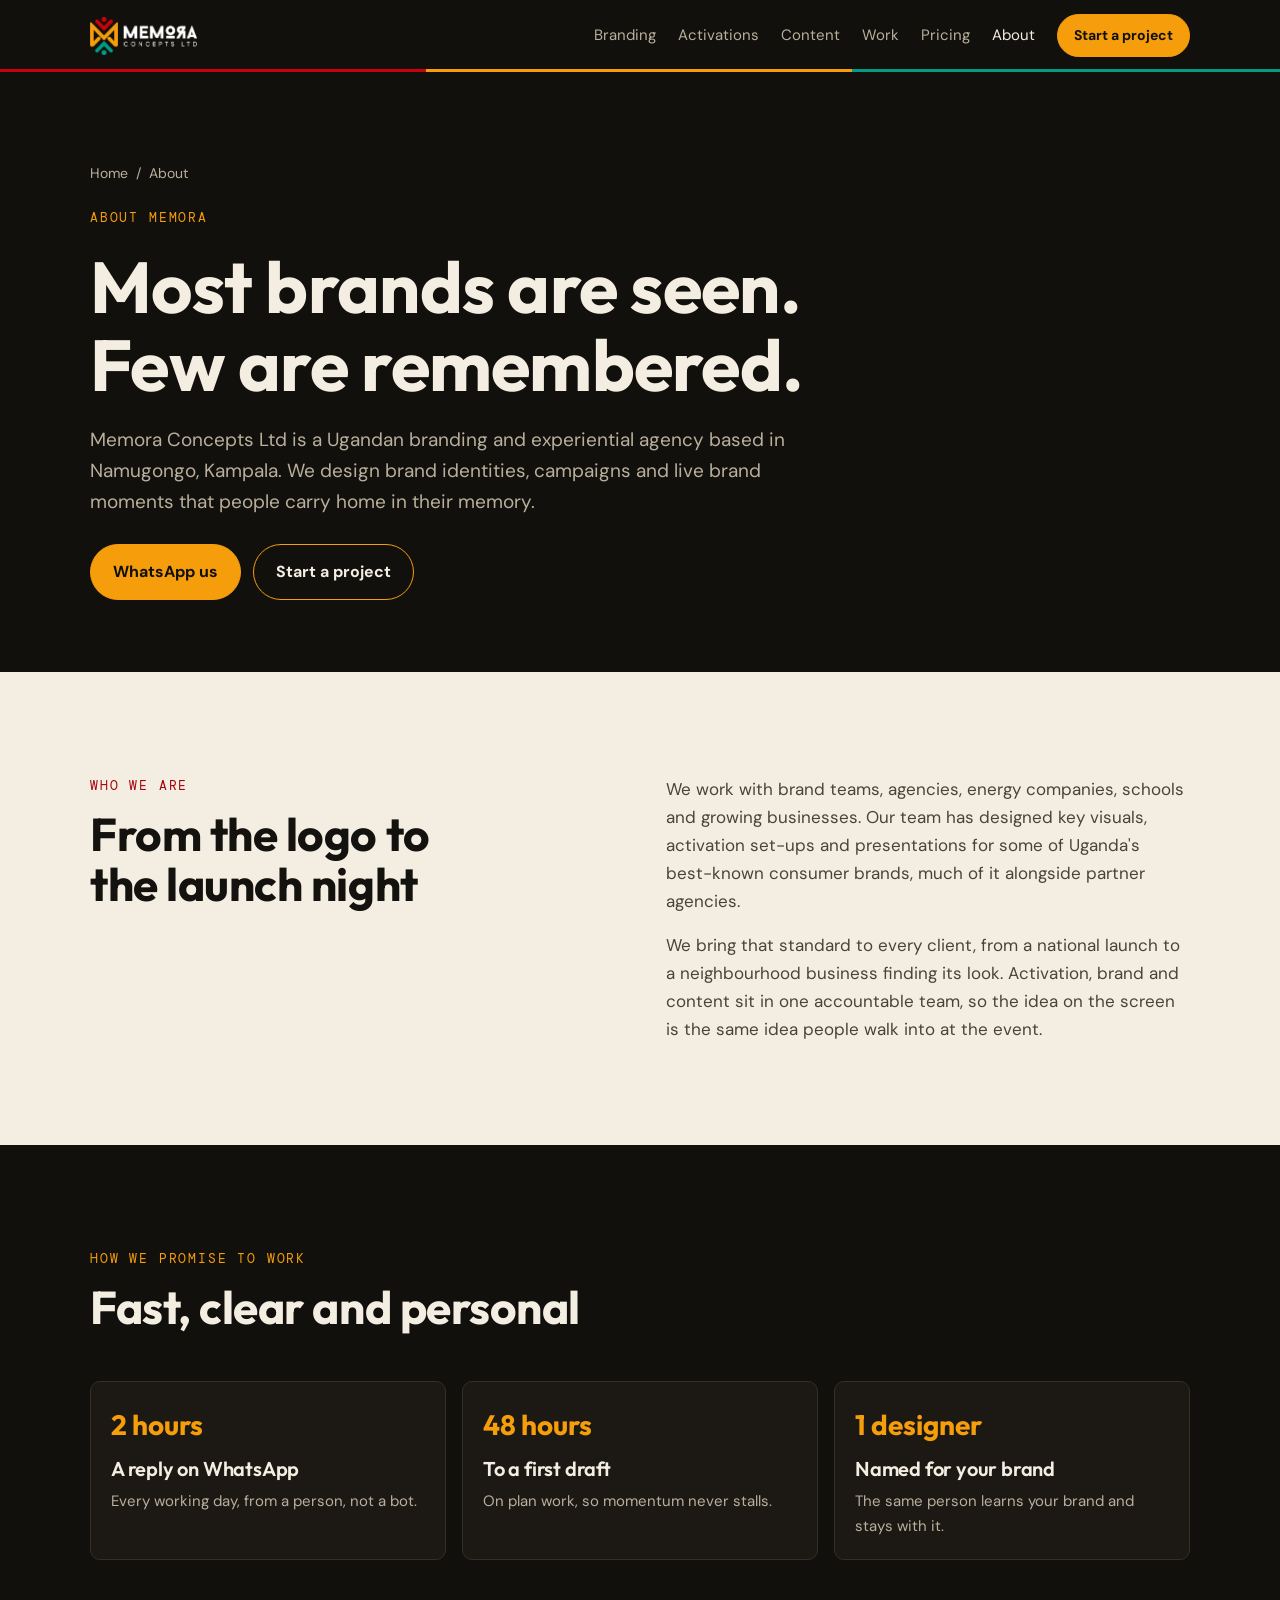
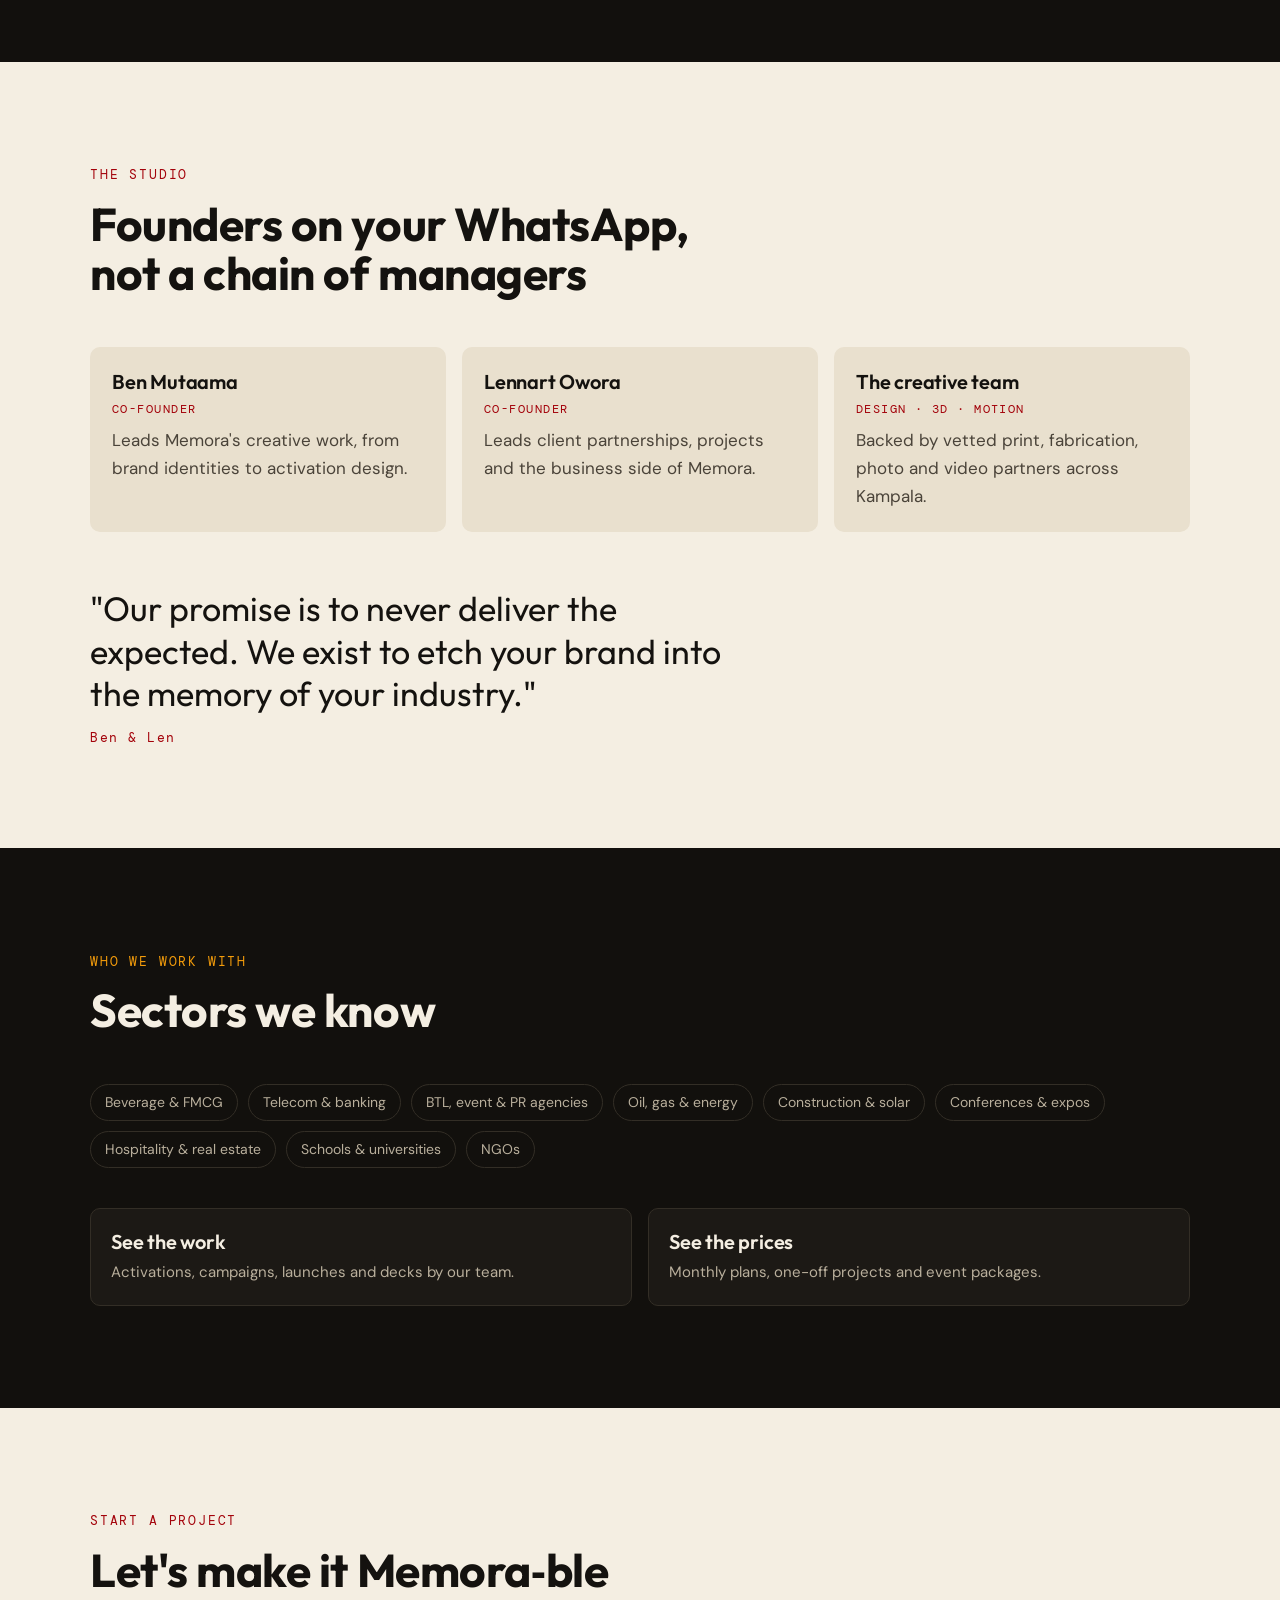
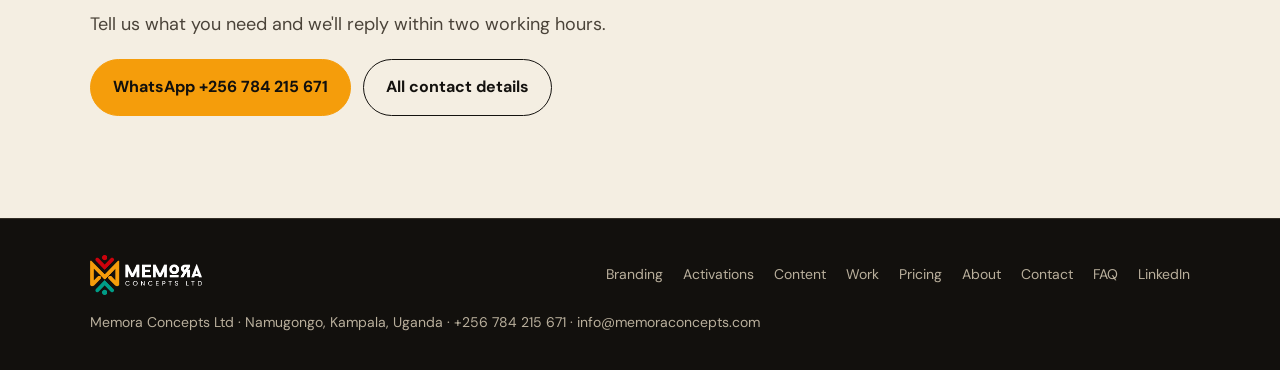
==== about/index.html @ 6418c77d "Add Work, Pricing, About and Contact pages - /work/: every project with full details, grouped by typ" ====
<!doctype html>
<html lang="en">
<head>
<meta charset="utf-8">
<meta name="viewport" content="width=device-width,initial-scale=1,viewport-fit=cover">
<title>About Memora Concepts | Branding &amp; Experiential Agency in Namugongo, Kampala</title>
<meta name="description" content="Memora Concepts Ltd is a Ugandan branding and experiential agency in Namugongo, Kampala, founded by Ben Mutaama and Lennart Owora. Built to be remembered.">
<link rel="canonical" href="https://memoraconcepts.com/about/">
<meta name="geo.region" content="UG-102">
<meta name="geo.placename" content="Namugongo, Kampala">
<meta property="og:site_name" content="Memora">
<meta property="og:locale" content="en_UG">
<meta property="og:type" content="website">
<meta property="og:title" content="About Memora">
<meta property="og:description" content="Memora Concepts Ltd is a Ugandan branding and experiential agency in Namugongo, Kampala, founded by Ben Mutaama and Lennart Owora. Built to be remembered.">
<meta property="og:url" content="https://memoraconcepts.com/about/">
<meta property="og:image" content="https://memoraconcepts.com/img/og.jpg">
<meta name="twitter:card" content="summary_large_image">
<meta name="theme-color" content="#12100D">
<link rel="icon" type="image/png" href="/img/favicon.png">
<link rel="preconnect" href="https://fonts.googleapis.com">
<link rel="preconnect" href="https://fonts.gstatic.com" crossorigin>
<link rel="stylesheet" href="https://fonts.googleapis.com/css2?family=Outfit:wght@500;600;700&family=DM+Sans:opsz,wght@9..40,400;9..40,500;9..40,700&family=DM+Mono:wght@400;500&display=swap">
<link rel="stylesheet" href="/css/page.css?v=4">
<script type="application/ld+json">{"@context": "https://schema.org", "@type": "AboutPage", "url": "https://memoraconcepts.com/about/", "name": "About Memora", "mainEntity": {"@type": "ProfessionalService", "@id": "https://memoraconcepts.com/#org", "name": "Memora Concepts Ltd", "url": "https://memoraconcepts.com/", "alternateName": ["Memora", "Memora Concepts"], "slogan": "Built to be remembered", "address": {"@type": "PostalAddress", "addressLocality": "Namugongo, Kampala", "addressCountry": "UG"}, "founder": [{"@type": "Person", "name": "Ben Mutaama"}, {"@type": "Person", "name": "Lennart Owora"}], "sameAs": ["https://www.linkedin.com/company/memora-concepts-ltd/"]}}</script>
<script type="application/ld+json">{"@context": "https://schema.org", "@type": "BreadcrumbList", "itemListElement": [{"@type": "ListItem", "position": 1, "name": "Home", "item": "https://memoraconcepts.com/"}, {"@type": "ListItem", "position": 2, "name": "About", "item": "https://memoraconcepts.com/about/"}]}</script>
</head>
<body>
<header class="top"><div class="wrap">
  <a href="/" aria-label="Memora home"><img src="/img/logo_colour.png" alt="Memora Concepts Ltd" width="884" height="315"></a>
  <a class="btn btn-gold mob-cta" href="/contact/">Start a project</a>
  <nav aria-label="Main"><a href="/branding/">Branding</a><a href="/activations/">Activations</a><a href="/content/">Content</a><a href="/work/">Work</a><a href="/pricing/">Pricing</a><a href="/about/" aria-current="page">About</a><a class="btn btn-gold" href="/contact/">Start a project</a></nav>
</div></header>
<main>
  <section class="hero hero-plain">
    <div class="wrap">
      <nav class="crumbs" aria-label="Breadcrumb"><a href="/">Home</a><span aria-hidden="true">/</span><span>About</span></nav>
      <div class="hero-copy">
        <p class="eyebrow">About Memora</p>
        <h1>Most brands are seen. Few are remembered.</h1>
        <p class="sub">Memora Concepts Ltd is a Ugandan branding and experiential agency based in Namugongo, Kampala. We design brand identities, campaigns and live brand moments that people carry home in their memory.</p>
        <div class="cta-row"><a class="btn btn-gold" href="https://wa.me/256784215671">WhatsApp us</a><a class="btn btn-ghost" href="/contact/">Start a project</a></div>
      </div>
    </div>
  </section>
  <section class="paper">
    <div class="wrap cols">
      <div class="sec-head" style="margin-bottom:0"><p class="eyebrow">Who we are</p><h2>From the logo to the launch night</h2></div>
      <div class="prose">
        <p>We work with brand teams, agencies, energy companies, schools and growing businesses. Our team has designed key visuals, activation set-ups and presentations for some of Uganda's best-known consumer brands, much of it alongside partner agencies.</p>
        <p>We bring that standard to every client, from a national launch to a neighbourhood business finding its look. Activation, brand and content sit in one accountable team, so the idea on the screen is the same idea people walk into at the event.</p>
      </div>
    </div>
  </section>
  <section>
    <div class="wrap">
      <div class="sec-head"><p class="eyebrow">How we promise to work</p><h2>Fast, clear and personal</h2></div>
      <ol class="steps steps-3">
        <li><span class="n">2 hours</span><h3>A reply on WhatsApp</h3><span>Every working day, from a person, not a bot.</span></li>
        <li><span class="n">48 hours</span><h3>To a first draft</h3><span>On plan work, so momentum never stalls.</span></li>
        <li><span class="n">1 designer</span><h3>Named for your brand</h3><span>The same person learns your brand and stays with it.</span></li>
      </ol>
    </div>
  </section>
  <section class="paper">
    <div class="wrap">
      <div class="sec-head"><p class="eyebrow">The studio</p><h2>Founders on your WhatsApp, not a chain of managers</h2></div>
      <div class="people">
        <div class="person"><h3>Ben Mutaama</h3><p class="role">Co-founder</p><p>Leads Memora's creative work, from brand identities to activation design.</p></div>
        <div class="person"><h3>Lennart Owora</h3><p class="role">Co-founder</p><p>Leads client partnerships, projects and the business side of Memora.</p></div>
        <div class="person"><h3>The creative team</h3><p class="role">Design · 3D · motion</p><p>Backed by vetted print, fabrication, photo and video partners across Kampala.</p></div>
      </div>
      <blockquote class="quote">"Our promise is to never deliver the expected. We exist to etch your brand into the memory of your industry."<cite>Ben &amp; Len</cite></blockquote>
    </div>
  </section>
  <section>
    <div class="wrap">
      <div class="sec-head"><p class="eyebrow">Who we work with</p><h2>Sectors we know</h2></div>
      <div class="tags tags-dark"><span>Beverage &amp; FMCG</span><span>Telecom &amp; banking</span><span>BTL, event &amp; PR agencies</span><span>Oil, gas &amp; energy</span><span>Construction &amp; solar</span><span>Conferences &amp; expos</span><span>Hospitality &amp; real estate</span><span>Schools &amp; universities</span><span>NGOs</span></div>
      <div class="related" style="margin-top:40px">
        <a href="/work/"><h3>See the work</h3><span>Activations, campaigns, launches and decks by our team.</span></a>
        <a href="/pricing/"><h3>See the prices</h3><span>Monthly plans, one-off projects and event packages.</span></a>
      </div>
    </div>
  </section>
  <section class="paper">
    <div class="wrap contact-band">
      <div class="sec-head" style="margin-bottom:0">
        <p class="eyebrow">Start a project</p>
        <h2>Let's make it Memora&#8209;ble</h2>
        <p class="lede">Tell us what you need and we&#x27;ll reply within two working hours.</p>
        <div class="cta-row"><a class="btn btn-gold" href="https://wa.me/256784215671">WhatsApp +256 784 215 671</a><a class="btn btn-ghost" href="/contact/">All contact details</a></div>
      </div>
    </div>
  </section>
</main>
<footer><div class="wrap">
  <a href="/"><img src="/img/logo_colour.png" alt="Memora Concepts Ltd" width="884" height="315"></a>
  <nav aria-label="Site"><a href="/branding/">Branding</a><a href="/activations/">Activations</a><a href="/content/">Content</a><a href="/work/">Work</a><a href="/pricing/">Pricing</a><a href="/about/">About</a><a href="/contact/">Contact</a><a href="/#faq">FAQ</a><a href="https://www.linkedin.com/company/memora-concepts-ltd/" target="_blank" rel="noopener">LinkedIn</a></nav>
  <span>Memora Concepts Ltd · Namugongo, Kampala, Uganda · +256 784 215 671 · info@memoraconcepts.com</span>
</div></footer>
</body>
</html>
---- css/page.css ----
/* Shared styles for Memora service pages. Same brand system as the home page:
   warm black "stage" with cream "paper" sections, logo red / orange / teal accents. */
:root{
  --stage:#12100D; --stage-2:#1C1915; --line-d:#332E26;
  --paper:#F4EEE2; --paper-2:#E9E0CE; --line-l:#D5C9B2;
  --ink:#14120F; --ink-2:#4A4339; --bone:#F4EEE2; --bone-2:#B9AF9C;
  --gold:#F59D0B; --red:#CB020C; --teal:#009C86; --teal-l:#19B39B; --gold-deep:#A3020A;
  --display:'Outfit','Avenir Next','Segoe UI',Arial,sans-serif;
  --body:'DM Sans','Segoe UI',Helvetica,Arial,sans-serif;
  --mono:'DM Mono',ui-monospace,'SFMono-Regular',Consolas,monospace;
  --gut:clamp(16px,4vw,40px);
  color-scheme:dark;
}
*{box-sizing:border-box}
[hidden]{display:none!important}
body{margin:0;background:var(--stage);color:var(--bone);font-family:var(--body);font-size:17px;line-height:1.65;-webkit-font-smoothing:antialiased}
img{max-width:100%;display:block;height:auto}
a{color:inherit}
:focus-visible{outline:2px solid var(--gold);outline-offset:3px;border-radius:4px}
.wrap{max-width:1180px;margin-inline:auto;padding-inline:var(--gut)}
.eyebrow{font-family:var(--mono);font-size:13px;letter-spacing:.14em;text-transform:uppercase;color:var(--gold);margin:0}
.paper .eyebrow{color:var(--gold-deep)}
h1,h2,h3{font-family:var(--display);line-height:1.08;margin:0;text-wrap:balance;letter-spacing:-.01em}
h1{font-size:clamp(38px,6vw,72px);font-weight:700}
h2{font-size:clamp(28px,4vw,46px);font-weight:700}
h3{font-size:20px;font-weight:600;line-height:1.25}
p{margin:0}
section{padding-block:clamp(56px,8vw,104px)}
.paper{background:var(--paper);color:var(--ink)}
.btn{display:inline-flex;align-items:center;gap:10px;font-weight:700;font-size:16px;padding:14px 22px;border-radius:999px;text-decoration:none;border:1.5px solid var(--gold)}
.btn-gold{background:var(--gold);color:var(--stage)}
.btn-gold:hover{background:#FFB233}
.btn-ghost{background:transparent;color:var(--bone)}
.paper .btn-ghost{color:var(--ink);border-color:var(--ink)}

.top{position:sticky;top:env(safe-area-inset-top,0px);z-index:20;background:rgba(18,16,13,.94);border-bottom:1px solid var(--line-d)}
.top::after{content:"";position:absolute;left:0;right:0;bottom:-1px;height:3px;background:linear-gradient(90deg,var(--red) 0 33.3%,var(--gold) 33.3% 66.6%,var(--teal) 66.6% 100%)}
.top .wrap{display:flex;align-items:center;justify-content:space-between;gap:20px;padding-block:14px}
.top img{height:38px;width:auto}
.top nav{display:flex;gap:22px;align-items:center;flex-wrap:wrap}
.top nav a{text-decoration:none;font-size:15px;color:var(--bone-2)}
.top nav a:hover,.top nav a[aria-current]{color:var(--bone)}
.top nav .btn{padding:9px 16px;font-size:14px;color:var(--stage)}
.top .mob-cta{display:none;padding:9px 16px;font-size:14px;color:var(--stage)}
@media (max-width:720px){
  .top .wrap{flex-wrap:wrap;row-gap:10px}
  .top nav{order:3;width:100%;flex-wrap:nowrap;overflow-x:auto;gap:18px;padding-bottom:4px;scrollbar-width:none;-webkit-overflow-scrolling:touch}
  .top nav::-webkit-scrollbar{display:none}
  .top nav a{white-space:nowrap;font-size:15px}
  .top nav .btn{display:none}
  .top .mob-cta{display:inline-flex}
}

.crumbs{font-size:14px;color:var(--bone-2);display:flex;gap:8px;flex-wrap:wrap;margin-bottom:22px}
.crumbs a{text-decoration:none}
.crumbs a:hover{color:var(--bone)}
.hero{padding-block:clamp(48px,7vw,96px) clamp(40px,6vw,72px)}
.hero-grid{display:grid;grid-template-columns:minmax(0,1.15fr) minmax(0,.85fr);gap:clamp(28px,5vw,64px);align-items:center}
@media (max-width:860px){.hero-grid{grid-template-columns:minmax(0,1fr)}}
.hero-copy{display:flex;flex-direction:column;gap:20px;min-width:0}
.hero-copy .sub{font-size:19px;color:var(--bone-2);max-width:58ch}
.cta-row{display:flex;flex-wrap:wrap;gap:12px;margin-top:6px}
.hero figure{margin:0;border-radius:10px;overflow:hidden;border:1px solid var(--line-d)}
.hero figcaption{font-size:13px;color:var(--bone-2);padding:10px 14px;background:var(--stage-2)}

.cols{display:grid;grid-template-columns:repeat(2,minmax(0,1fr));gap:clamp(24px,4vw,56px)}
@media (max-width:760px){.cols{grid-template-columns:minmax(0,1fr)}}
.sec-head{display:flex;flex-direction:column;gap:14px;margin-bottom:clamp(28px,4vw,48px);max-width:820px}
.sec-head .lede{font-size:18px;color:var(--ink-2);max-width:62ch}
.stage .sec-head .lede,section:not(.paper) .sec-head .lede{color:var(--bone-2)}
.list{list-style:none;margin:0;padding:0;display:grid;grid-template-columns:repeat(2,minmax(0,1fr));gap:10px 32px}
@media (max-width:640px){.list{grid-template-columns:minmax(0,1fr)}}
.list li{padding-left:18px;position:relative}
.list li::before{content:"";position:absolute;left:0;top:.72em;width:8px;height:2px;background:var(--gold-deep)}
section:not(.paper) .list li::before{background:var(--gold)}
.prose{display:flex;flex-direction:column;gap:16px;max-width:66ch}
.paper .prose{color:var(--ink-2)}
.steps{list-style:none;margin:0;padding:0;display:grid;grid-template-columns:repeat(auto-fit,minmax(190px,1fr));gap:16px}
.steps li{border:1px solid var(--line-d);border-radius:10px;padding:20px;display:flex;flex-direction:column;gap:8px;background:var(--stage-2)}
.steps .n{font-family:var(--mono);font-size:13px;color:var(--gold)}
.steps span:not(.n){color:var(--bone-2);font-size:15px}
.tags{display:flex;flex-wrap:wrap;gap:10px}
.tags span{border:1px solid var(--line-l);border-radius:999px;padding:6px 14px;font-size:14px;color:var(--ink-2)}
.price{font-family:var(--mono);font-size:14px;color:var(--gold-deep)}
.offer{border:1.5px solid var(--gold);border-radius:10px;padding:clamp(20px,3vw,32px);display:flex;flex-wrap:wrap;gap:16px 32px;align-items:center;justify-content:space-between;margin-top:32px}
.offer p{max-width:60ch}
.faq{display:flex;flex-direction:column;border-top:1px solid var(--line-l);max-width:860px}
.faq details{border-bottom:1px solid var(--line-l);padding-block:16px}
.faq summary{cursor:pointer;font-family:var(--display);font-weight:600;font-size:19px;list-style:none;display:flex;justify-content:space-between;gap:16px}
.faq summary::-webkit-details-marker{display:none}
.faq summary::after{content:"+";color:var(--gold-deep);font-size:24px;line-height:1}
.faq details[open] summary::after{content:"–"}
.faq details p{margin-top:10px;color:var(--ink-2);max-width:66ch}
.related{display:grid;grid-template-columns:repeat(auto-fit,minmax(240px,1fr));gap:16px}
.related a{display:flex;flex-direction:column;gap:6px;text-decoration:none;border:1px solid var(--line-d);border-radius:10px;padding:20px;background:var(--stage-2)}
.related a:hover{border-color:var(--gold)}
.related span{color:var(--bone-2);font-size:15px}
.credit{font-size:14px;color:var(--bone-2);border-left:2px solid var(--gold);padding-left:14px;max-width:80ch;margin-top:24px}
.contact-band{display:flex;flex-wrap:wrap;gap:20px 40px;align-items:flex-end;justify-content:space-between}
.contact-band dl{display:grid;grid-template-columns:auto minmax(0,1fr);gap:6px 18px;margin:0;font-size:16px}
.contact-band dt{font-family:var(--mono);font-size:12px;letter-spacing:.12em;text-transform:uppercase;color:var(--gold-deep);padding-top:4px}
.contact-band dd{margin:0}
footer{border-top:1px solid var(--line-d);padding-block:36px}
footer .wrap{display:flex;flex-wrap:wrap;gap:16px 28px;justify-content:space-between;align-items:center;color:var(--bone-2);font-size:14px}
footer nav{display:flex;flex-wrap:wrap;gap:8px 20px}
footer a{text-decoration:none}
footer a:hover{color:var(--bone)}
footer img{height:40px;width:auto}
html{-webkit-text-size-adjust:100%}
section,[id]{scroll-margin-top:84px}
a,button,summary{-webkit-tap-highlight-color:transparent;touch-action:manipulation}
.top{background:var(--stage)}

/* ---- Phase 1 pages: work, pricing, about, contact ---- */
.hero-plain .hero-copy{max-width:900px}
.credit-paper{color:var(--ink-2);margin:0 0 clamp(32px,5vw,56px)}
.work-group{display:flex;flex-direction:column;gap:24px}
.work-group + .work-group{margin-top:clamp(48px,7vw,88px)}
.work-group h2{border-bottom:2px solid var(--ink);padding-bottom:14px}
.work-list{display:flex;flex-direction:column;gap:clamp(32px,5vw,56px)}
.work-item{display:grid;grid-template-columns:minmax(0,1.2fr) minmax(0,1fr);gap:clamp(20px,4vw,48px);align-items:center}
@media (max-width:760px){.work-item{grid-template-columns:minmax(0,1fr)}}
.work-item figure{margin:0;border-radius:10px;overflow:hidden;background:var(--paper-2)}
.work-item img{width:100%;height:auto}
.work-copy{display:flex;flex-direction:column;gap:10px;min-width:0}
.work-copy h3{font-size:clamp(24px,3vw,32px)}
.work-s{font-weight:700;color:var(--ink)}
.work-copy p{color:var(--ink-2)}
.work-copy dl{display:grid;grid-template-columns:auto minmax(0,1fr);gap:4px 16px;margin:6px 0 0;font-size:15px}
.work-copy dt{font-family:var(--mono);font-size:12px;letter-spacing:.12em;text-transform:uppercase;color:var(--gold-deep);padding-top:3px}
.work-copy dd{margin:0;color:var(--ink-2)}
.plans{display:grid;grid-template-columns:repeat(3,minmax(0,1fr));gap:16px}
@media (max-width:860px){.plans{grid-template-columns:minmax(0,1fr)}}
.plan{border:1px solid var(--line-l);border-radius:12px;padding:clamp(20px,3vw,28px);display:flex;flex-direction:column;gap:14px;background:var(--paper)}
.plan-mid{background:var(--ink);color:var(--bone);border-color:var(--ink)}
.plan-mid .eyebrow{color:var(--gold)}
.plan-mid .plan-for,.plan-mid .list{color:var(--bone-2)}
.plan-mid .list li::before{background:var(--gold)}
.plan-price{font-family:var(--display);font-size:clamp(32px,4vw,42px);font-weight:700;line-height:1;font-variant-numeric:tabular-nums}
.plan-price span{font-size:16px;font-weight:600;vertical-align:top;margin-right:2px}
.plan-price small{display:block;font-family:var(--body);font-size:14px;font-weight:500;margin-top:8px;opacity:.75}
.plan-for{color:var(--ink-2)}
.list-1{grid-template-columns:minmax(0,1fr)!important}
.tbl-wrap{overflow-x:auto;border:1px solid var(--line-d);border-radius:10px}
.price-table{width:100%;border-collapse:collapse;font-size:16px}
.price-table th,.price-table td{padding:14px 18px;border-bottom:1px solid var(--line-d);text-align:left}
.price-table tr:last-child th,.price-table tr:last-child td{border-bottom:0}
.price-table th{font-weight:500;color:var(--bone)}
.price-table td{font-family:var(--mono);font-size:14px;color:var(--gold);white-space:nowrap;text-align:right;font-variant-numeric:tabular-nums}
.note{margin-top:16px;font-size:14px;color:var(--bone-2);max-width:70ch}
.steps-3{grid-template-columns:repeat(3,minmax(0,1fr))}
@media (max-width:760px){.steps-3{grid-template-columns:minmax(0,1fr)}}
.steps-3 .n{font-family:var(--display);font-size:28px;font-weight:700;color:var(--gold);letter-spacing:0}
.people{display:grid;grid-template-columns:repeat(3,minmax(0,1fr));gap:16px}
@media (max-width:760px){.people{grid-template-columns:minmax(0,1fr)}}
.person{background:var(--paper-2);border-radius:10px;padding:22px;display:flex;flex-direction:column;gap:6px}
.person .role{font-family:var(--mono);font-size:12px;letter-spacing:.12em;text-transform:uppercase;color:var(--gold-deep)}
.person p:not(.role){color:var(--ink-2)}
.quote{margin:clamp(32px,5vw,56px) 0 0;font-family:var(--display);font-size:clamp(22px,3vw,34px);line-height:1.25;max-width:30ch}
.quote cite{display:block;margin-top:14px;font-family:var(--mono);font-style:normal;font-size:13px;letter-spacing:.12em;color:var(--gold-deep)}
.tags-dark span{border-color:var(--line-d);color:var(--bone-2)}
.contact-grid{display:grid;grid-template-columns:minmax(0,1.2fr) minmax(0,1fr);gap:clamp(24px,4vw,48px);align-items:start}
@media (max-width:860px){.contact-grid{grid-template-columns:minmax(0,1fr)}}
.enq{display:flex;flex-direction:column;gap:14px}
.enq h2{font-size:clamp(26px,3vw,34px)}
.enq .lede{color:var(--ink-2)}
.enq label{display:flex;flex-direction:column;gap:6px;font-size:14px;font-weight:600;color:var(--ink)}
.enq input,.enq select,.enq textarea{font:inherit;font-size:16px;color:var(--ink);background:#FBF8F1;border:1px solid var(--line-l);border-radius:8px;padding:12px 14px;width:100%}
.enq input:focus-visible,.enq select:focus-visible,.enq textarea:focus-visible{outline:2px solid var(--gold-deep);outline-offset:1px}
.enq button{align-self:flex-start;cursor:pointer;font:inherit;font-weight:700}
.enq .err{color:var(--gold-deep);font-weight:600}
#f-out{display:flex;flex-direction:column;gap:10px;align-items:flex-start}
#f-out[hidden]{display:none}
.contact-card{background:var(--ink);color:var(--bone);border-radius:12px;padding:clamp(22px,3vw,32px);display:flex;flex-direction:column;gap:20px}
.contact-card .k{font-family:var(--mono);font-size:12px;letter-spacing:.12em;text-transform:uppercase;color:var(--gold)}
.contact-card .v{font-size:18px;margin-top:4px}
.contact-card .v a{text-decoration:none}
.contact-card .v a:hover{color:var(--gold)}
.contact-card .s{font-size:14px;color:var(--bone-2);margin-top:4px}
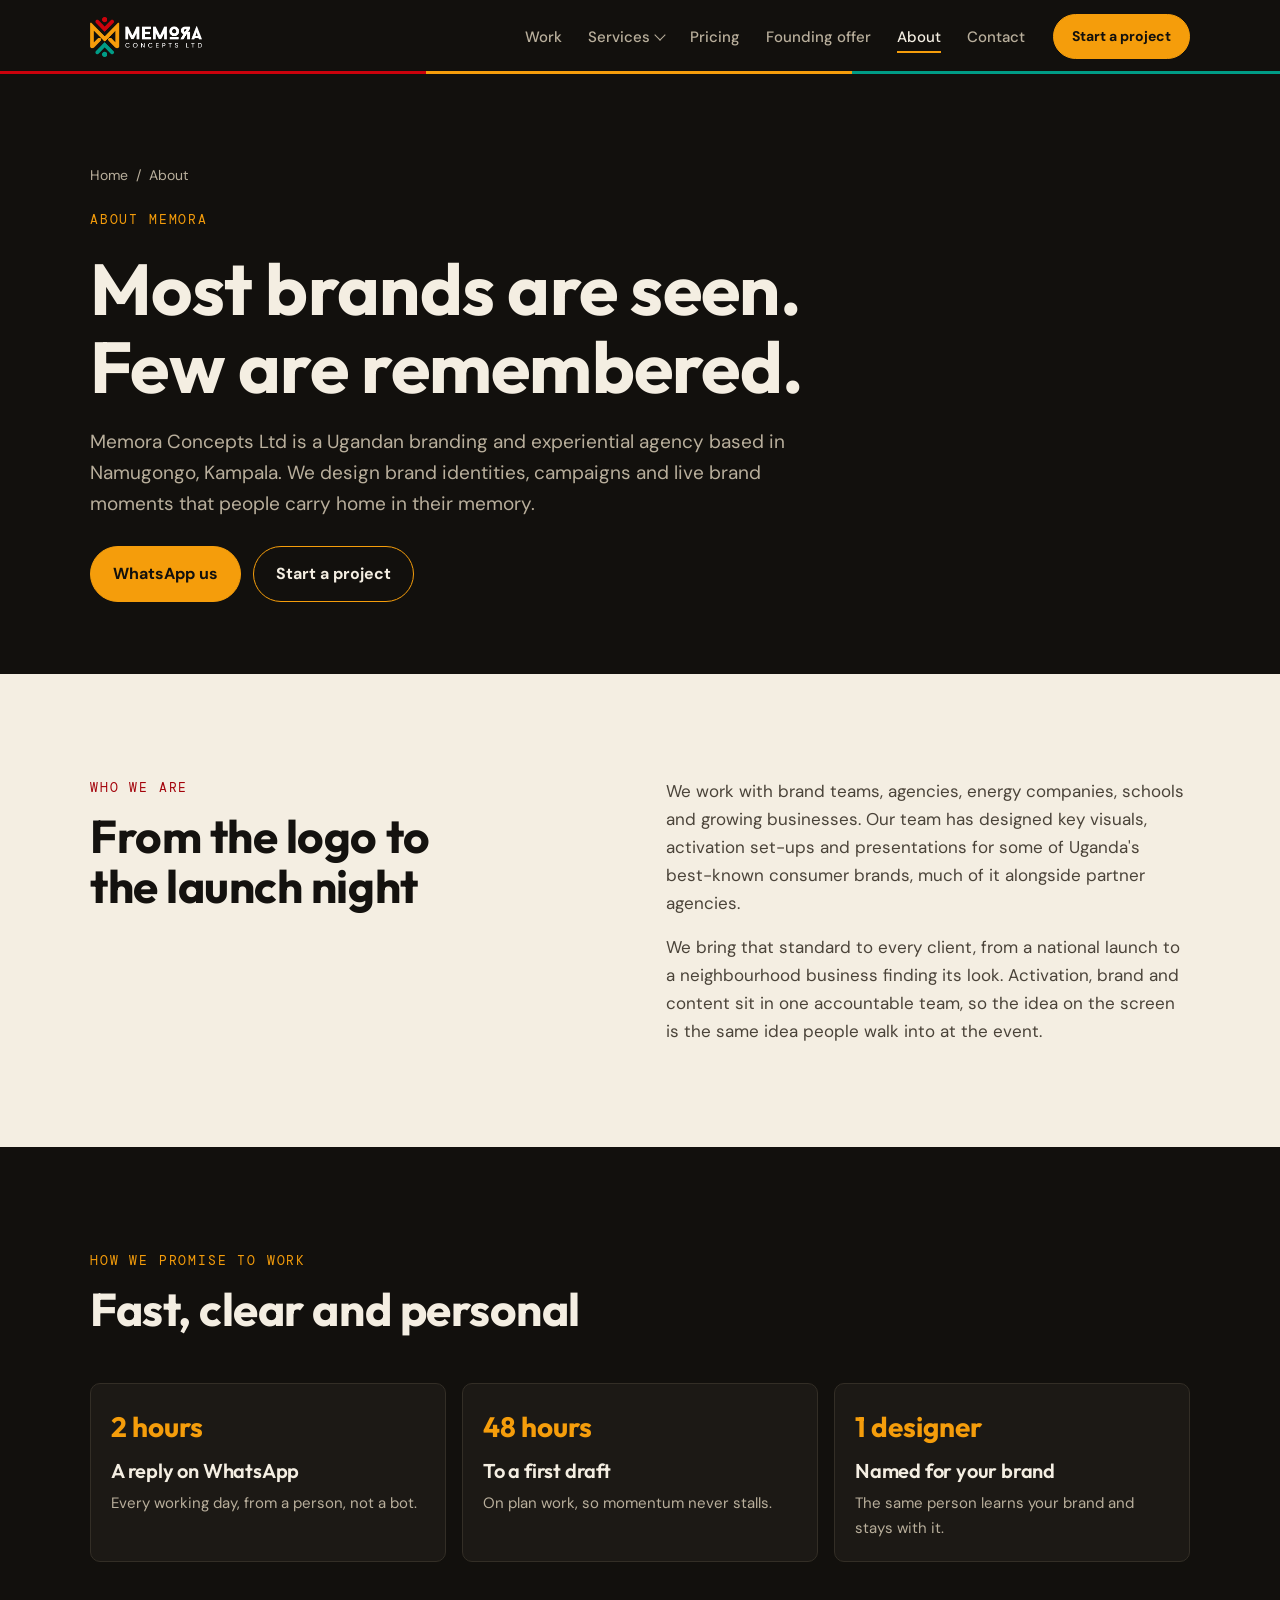
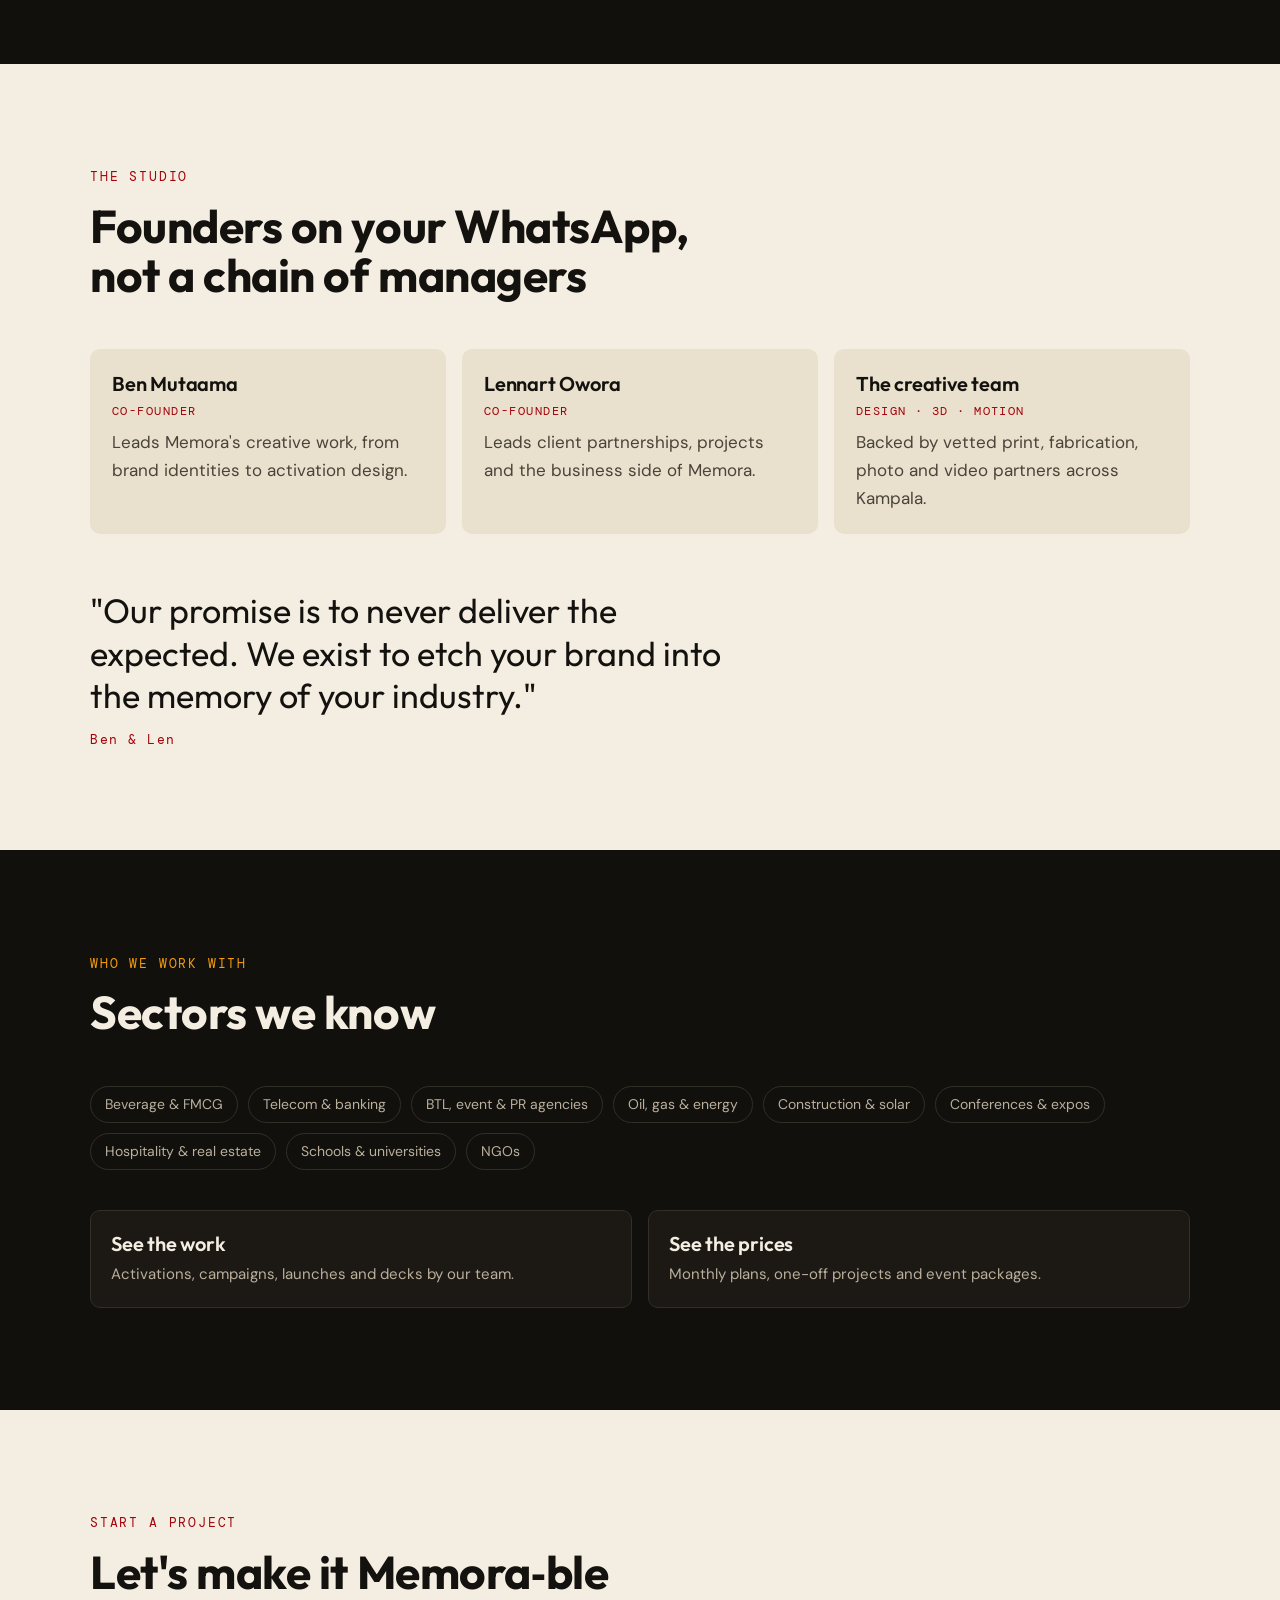
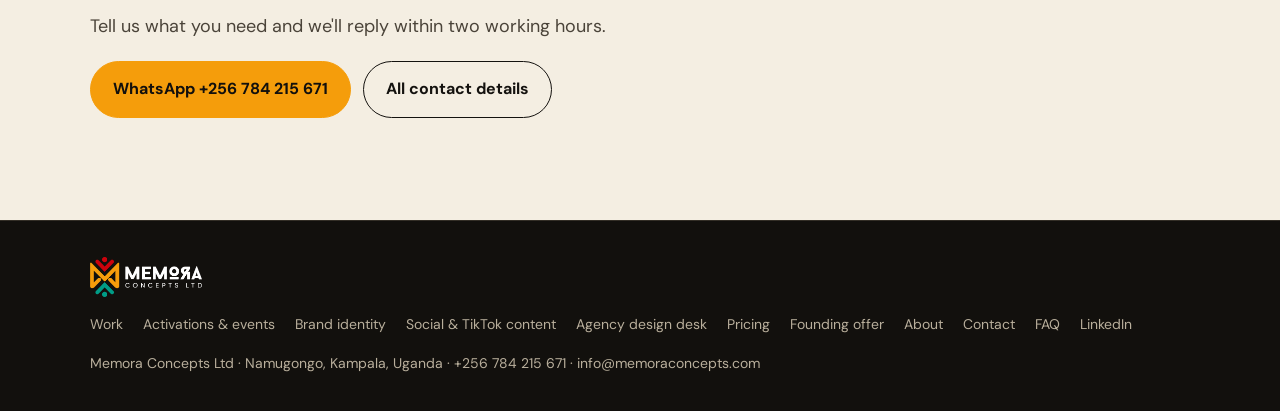
==== commit 75f6d510: "Menu with Services dropdown, new Agency design desk and Founding offer pages, shorter homepage - Sha" ====
--- a/about/index.html
+++ b/about/index.html
@@ -2,6 +2,7 @@
 <html lang="en">
 <head>
 <meta charset="utf-8">
+<script>document.documentElement.classList.add('js')</script>
 <meta name="viewport" content="width=device-width,initial-scale=1,viewport-fit=cover">
 <title>About Memora Concepts | Branding &amp; Experiential Agency in Namugongo, Kampala</title>
 <meta name="description" content="Memora Concepts Ltd is a Ugandan branding and experiential agency in Namugongo, Kampala, founded by Ben Mutaama and Lennart Owora. Built to be remembered.">
@@ -21,15 +22,32 @@
 <link rel="preconnect" href="https://fonts.googleapis.com">
 <link rel="preconnect" href="https://fonts.gstatic.com" crossorigin>
 <link rel="stylesheet" href="https://fonts.googleapis.com/css2?family=Outfit:wght@500;600;700&family=DM+Sans:opsz,wght@9..40,400;9..40,500;9..40,700&family=DM+Mono:wght@400;500&display=swap">
-<link rel="stylesheet" href="/css/page.css?v=4">
+<link rel="stylesheet" href="/css/page.css?v=5">
 <script type="application/ld+json">{"@context": "https://schema.org", "@type": "AboutPage", "url": "https://memoraconcepts.com/about/", "name": "About Memora", "mainEntity": {"@type": "ProfessionalService", "@id": "https://memoraconcepts.com/#org", "name": "Memora Concepts Ltd", "url": "https://memoraconcepts.com/", "alternateName": ["Memora", "Memora Concepts"], "slogan": "Built to be remembered", "address": {"@type": "PostalAddress", "addressLocality": "Namugongo, Kampala", "addressCountry": "UG"}, "founder": [{"@type": "Person", "name": "Ben Mutaama"}, {"@type": "Person", "name": "Lennart Owora"}], "sameAs": ["https://www.linkedin.com/company/memora-concepts-ltd/"]}}</script>
 <script type="application/ld+json">{"@context": "https://schema.org", "@type": "BreadcrumbList", "itemListElement": [{"@type": "ListItem", "position": 1, "name": "Home", "item": "https://memoraconcepts.com/"}, {"@type": "ListItem", "position": 2, "name": "About", "item": "https://memoraconcepts.com/about/"}]}</script>
+<link rel="stylesheet" href="/css/nav.css?v=1">
 </head>
 <body>
 <header class="top"><div class="wrap">
-  <a href="/" aria-label="Memora home"><img src="/img/logo_colour.png" alt="Memora Concepts Ltd" width="884" height="315"></a>
-  <a class="btn btn-gold mob-cta" href="/contact/">Start a project</a>
-  <nav aria-label="Main"><a href="/branding/">Branding</a><a href="/activations/">Activations</a><a href="/content/">Content</a><a href="/work/">Work</a><a href="/pricing/">Pricing</a><a href="/about/" aria-current="page">About</a><a class="btn btn-gold" href="/contact/">Start a project</a></nav>
+  <a class="brand" href="/" aria-label="Memora home"><img src="/img/logo_colour.png" alt="Memora Concepts Ltd" width="884" height="315"></a>
+  <nav class="site-nav" id="site-nav" aria-label="Main">
+    <a href="/work/">Work</a>
+    <div class="dd">
+      <button class="dd-btn" type="button" aria-expanded="false" aria-controls="dd-services">Services</button>
+      <div class="dd-menu" id="dd-services">
+        <a href="/activations/"><b>Activations &amp; events</b><span>Booths, launches, expos and on-site set-up</span></a>
+        <a href="/branding/"><b>Brand identity &amp; logos</b><span>Logos, brand kits and company profiles</span></a>
+        <a href="/content/"><b>Social &amp; TikTok content</b><span>Short video, key visuals and monthly content</span></a>
+        <a href="/agency-design-desk/"><b>Agency design desk</b><span>Design support under your agency&#x27;s name</span></a>
+      </div>
+    </div>
+    <a href="/pricing/">Pricing</a>
+    <a href="/founding-offer/">Founding offer</a>
+    <a href="/about/" aria-current="page">About</a>
+    <a href="/contact/">Contact</a>
+  </nav>
+  <a class="btn btn-gold top-cta" href="/contact/">Start a project</a>
+  <button class="menu-btn" type="button" aria-expanded="false" aria-controls="site-nav">Menu</button>
 </div></header>
 <main>
   <section class="hero hero-plain">
@@ -96,8 +114,9 @@
 </main>
 <footer><div class="wrap">
   <a href="/"><img src="/img/logo_colour.png" alt="Memora Concepts Ltd" width="884" height="315"></a>
-  <nav aria-label="Site"><a href="/branding/">Branding</a><a href="/activations/">Activations</a><a href="/content/">Content</a><a href="/work/">Work</a><a href="/pricing/">Pricing</a><a href="/about/">About</a><a href="/contact/">Contact</a><a href="/#faq">FAQ</a><a href="https://www.linkedin.com/company/memora-concepts-ltd/" target="_blank" rel="noopener">LinkedIn</a></nav>
+  <nav aria-label="Site"><a href="/work/">Work</a><a href="/activations/">Activations &amp; events</a><a href="/branding/">Brand identity</a><a href="/content/">Social &amp; TikTok content</a><a href="/agency-design-desk/">Agency design desk</a><a href="/pricing/">Pricing</a><a href="/founding-offer/">Founding offer</a><a href="/about/">About</a><a href="/contact/">Contact</a><a href="/#faq">FAQ</a><a href="https://www.linkedin.com/company/memora-concepts-ltd/" target="_blank" rel="noopener">LinkedIn</a></nav>
   <span>Memora Concepts Ltd · Namugongo, Kampala, Uganda · +256 784 215 671 · info@memoraconcepts.com</span>
 </div></footer>
+<script src="/js/nav.js?v=1" defer></script>
 </body>
 </html>
--- a/css/page.css
+++ b/css/page.css
@@ -32,24 +32,6 @@
 .btn-gold:hover{background:#FFB233}
 .btn-ghost{background:transparent;color:var(--bone)}
 .paper .btn-ghost{color:var(--ink);border-color:var(--ink)}
-
-.top{position:sticky;top:env(safe-area-inset-top,0px);z-index:20;background:rgba(18,16,13,.94);border-bottom:1px solid var(--line-d)}
-.top::after{content:"";position:absolute;left:0;right:0;bottom:-1px;height:3px;background:linear-gradient(90deg,var(--red) 0 33.3%,var(--gold) 33.3% 66.6%,var(--teal) 66.6% 100%)}
-.top .wrap{display:flex;align-items:center;justify-content:space-between;gap:20px;padding-block:14px}
-.top img{height:38px;width:auto}
-.top nav{display:flex;gap:22px;align-items:center;flex-wrap:wrap}
-.top nav a{text-decoration:none;font-size:15px;color:var(--bone-2)}
-.top nav a:hover,.top nav a[aria-current]{color:var(--bone)}
-.top nav .btn{padding:9px 16px;font-size:14px;color:var(--stage)}
-.top .mob-cta{display:none;padding:9px 16px;font-size:14px;color:var(--stage)}
-@media (max-width:720px){
-  .top .wrap{flex-wrap:wrap;row-gap:10px}
-  .top nav{order:3;width:100%;flex-wrap:nowrap;overflow-x:auto;gap:18px;padding-bottom:4px;scrollbar-width:none;-webkit-overflow-scrolling:touch}
-  .top nav::-webkit-scrollbar{display:none}
-  .top nav a{white-space:nowrap;font-size:15px}
-  .top nav .btn{display:none}
-  .top .mob-cta{display:inline-flex}
-}
 
 .crumbs{font-size:14px;color:var(--bone-2);display:flex;gap:8px;flex-wrap:wrap;margin-bottom:22px}
 .crumbs a{text-decoration:none}
@@ -109,7 +91,6 @@
 html{-webkit-text-size-adjust:100%}
 section,[id]{scroll-margin-top:84px}
 a,button,summary{-webkit-tap-highlight-color:transparent;touch-action:manipulation}
-.top{background:var(--stage)}
 
 /* ---- Phase 1 pages: work, pricing, about, contact ---- */
 .hero-plain .hero-copy{max-width:900px}
@@ -177,3 +158,8 @@
 .contact-card .v a{text-decoration:none}
 .contact-card .v a:hover{color:var(--gold)}
 .contact-card .s{font-size:14px;color:var(--bone-2);margin-top:4px}
+
+/* ---- steps on cream sections (founding offer) ---- */
+.steps-paper li{background:var(--paper-2);border-color:var(--line-l)}
+.steps-paper .n{color:var(--gold-deep)!important}
+.steps-paper span:not(.n){color:var(--ink-2)}
--- a/css/nav.css
+++ b/css/nav.css
@@ -0,0 +1,52 @@
+/* Site header shared by every page: logo, main menu with a Services dropdown, and the "Start a project" button.
+   Desktop (over 980px): one row, Services opens a panel on hover or tap.
+   Phones and tablets: a Menu button opens a full-width panel with every link visible, Services items listed under their label. */
+.top{position:sticky;top:env(safe-area-inset-top,0px);z-index:30;background:var(--stage);border-bottom:1px solid var(--line-d)}
+.top::after{content:"";position:absolute;left:0;right:0;bottom:-1px;height:3px;background:linear-gradient(90deg,var(--red) 0 33.3%,var(--gold) 33.3% 66.6%,var(--teal) 66.6% 100%)}
+.top .wrap{display:flex;align-items:center;gap:16px 28px;padding-block:14px;position:relative}
+.top .brand{flex:none;display:block}
+.top .brand img{height:40px;width:auto;display:block}
+.site-nav{display:flex;align-items:center;gap:26px;margin-left:auto}
+.site-nav > a,.dd-btn{text-decoration:none;font:500 15px var(--body);color:var(--bone-2);background:none;border:0;padding:6px 0;cursor:pointer;white-space:nowrap}
+.site-nav > a:hover,.dd-btn:hover,.site-nav > a[aria-current="page"],.dd-btn.is-current{color:var(--bone)}
+.site-nav > a[aria-current="page"],.dd-btn.is-current{box-shadow:inset 0 -2px 0 var(--gold)}
+.dd{position:relative}
+.dd-btn{display:inline-flex;align-items:center;gap:6px}
+.dd-btn::after{content:"";width:7px;height:7px;border-right:1.5px solid currentColor;border-bottom:1.5px solid currentColor;transform:translateY(-2px) rotate(45deg);transition:transform .2s}
+.dd.open .dd-btn::after{transform:translateY(1px) rotate(-135deg)}
+.dd-menu{display:none;position:absolute;top:calc(100% + 14px);left:50%;transform:translateX(-50%);width:340px;background:var(--stage-2);border:1px solid var(--line-d);border-radius:12px;padding:8px;box-shadow:0 20px 50px rgba(0,0,0,.5);flex-direction:column}
+.dd-menu::before{content:"";position:absolute;left:0;right:0;top:-16px;height:16px}
+.dd.open .dd-menu{display:flex}
+@media (hover:hover) and (pointer:fine) and (min-width:981px){.dd:hover .dd-menu{display:flex}}
+.dd-menu a{display:flex;flex-direction:column;gap:2px;padding:12px 14px;border-radius:8px;text-decoration:none;color:var(--bone)}
+.dd-menu a:hover,.dd-menu a:focus-visible{background:var(--stage)}
+.dd-menu a[aria-current="page"]{background:var(--stage);box-shadow:inset 3px 0 0 var(--gold)}
+.dd-menu b{font-family:var(--display);font-weight:600;font-size:16px}
+.dd-menu span{font-size:13px;color:var(--bone-2);line-height:1.4}
+.top-cta{flex:none;padding:10px 18px!important;font-size:14px!important;color:var(--stage)!important}
+.menu-btn{display:none;flex:none;background:none;border:1px solid var(--line-d);color:var(--bone);border-radius:999px;padding:8px 14px;font:600 14px var(--body);cursor:pointer}
+
+@media (max-width:980px){
+  .top .wrap{gap:10px}
+  .top .brand{margin-right:auto}
+  .top .brand img{height:36px}
+  .menu-btn{display:inline-block}
+  .top-cta{padding:9px 14px!important}
+  .site-nav{position:absolute;left:0;right:0;top:100%;margin:0;flex-direction:column;align-items:stretch;gap:0;background:var(--stage);border-bottom:1px solid var(--line-d);padding:8px var(--gut) 24px;box-shadow:0 18px 40px rgba(0,0,0,.45);max-height:calc(100vh - 70px);overflow-y:auto;display:none}
+  .site-nav.open{display:flex}
+  .site-nav > a,.dd-btn{font-size:18px;padding:14px 0;border-bottom:1px solid var(--line-d);color:var(--bone);width:100%;text-align:left}
+  .site-nav > a[aria-current="page"],.dd-btn.is-current{box-shadow:none;color:var(--gold)}
+  .dd-btn{cursor:default;color:var(--bone-2);font-family:var(--mono);font-size:12px;letter-spacing:.14em;text-transform:uppercase;border-bottom:0;padding-bottom:4px}
+  .dd-btn::after{display:none}
+  .dd-menu,.dd.open .dd-menu{display:flex;position:static;transform:none;width:auto;background:none;border:0;border-radius:0;box-shadow:none;padding:0 0 8px;border-bottom:1px solid var(--line-d)}
+  .dd-menu::before{display:none}
+  .dd-menu a{padding:10px 0 10px 14px;border-radius:0;border-left:2px solid var(--line-d)}
+  .dd-menu a:hover{background:none;border-left-color:var(--gold)}
+  .dd-menu a[aria-current="page"]{background:none;box-shadow:none;border-left-color:var(--gold)}
+  .dd-menu b{font-size:17px}
+  /* without JavaScript the menu simply shows as a list under the header */
+  html:not(.js) .menu-btn{display:none}
+  html:not(.js) .site-nav{display:flex;position:static;box-shadow:none;order:5;width:100%}
+  html:not(.js) .top .wrap{flex-wrap:wrap}
+}
+@media (max-width:360px){.top-cta{display:none}}
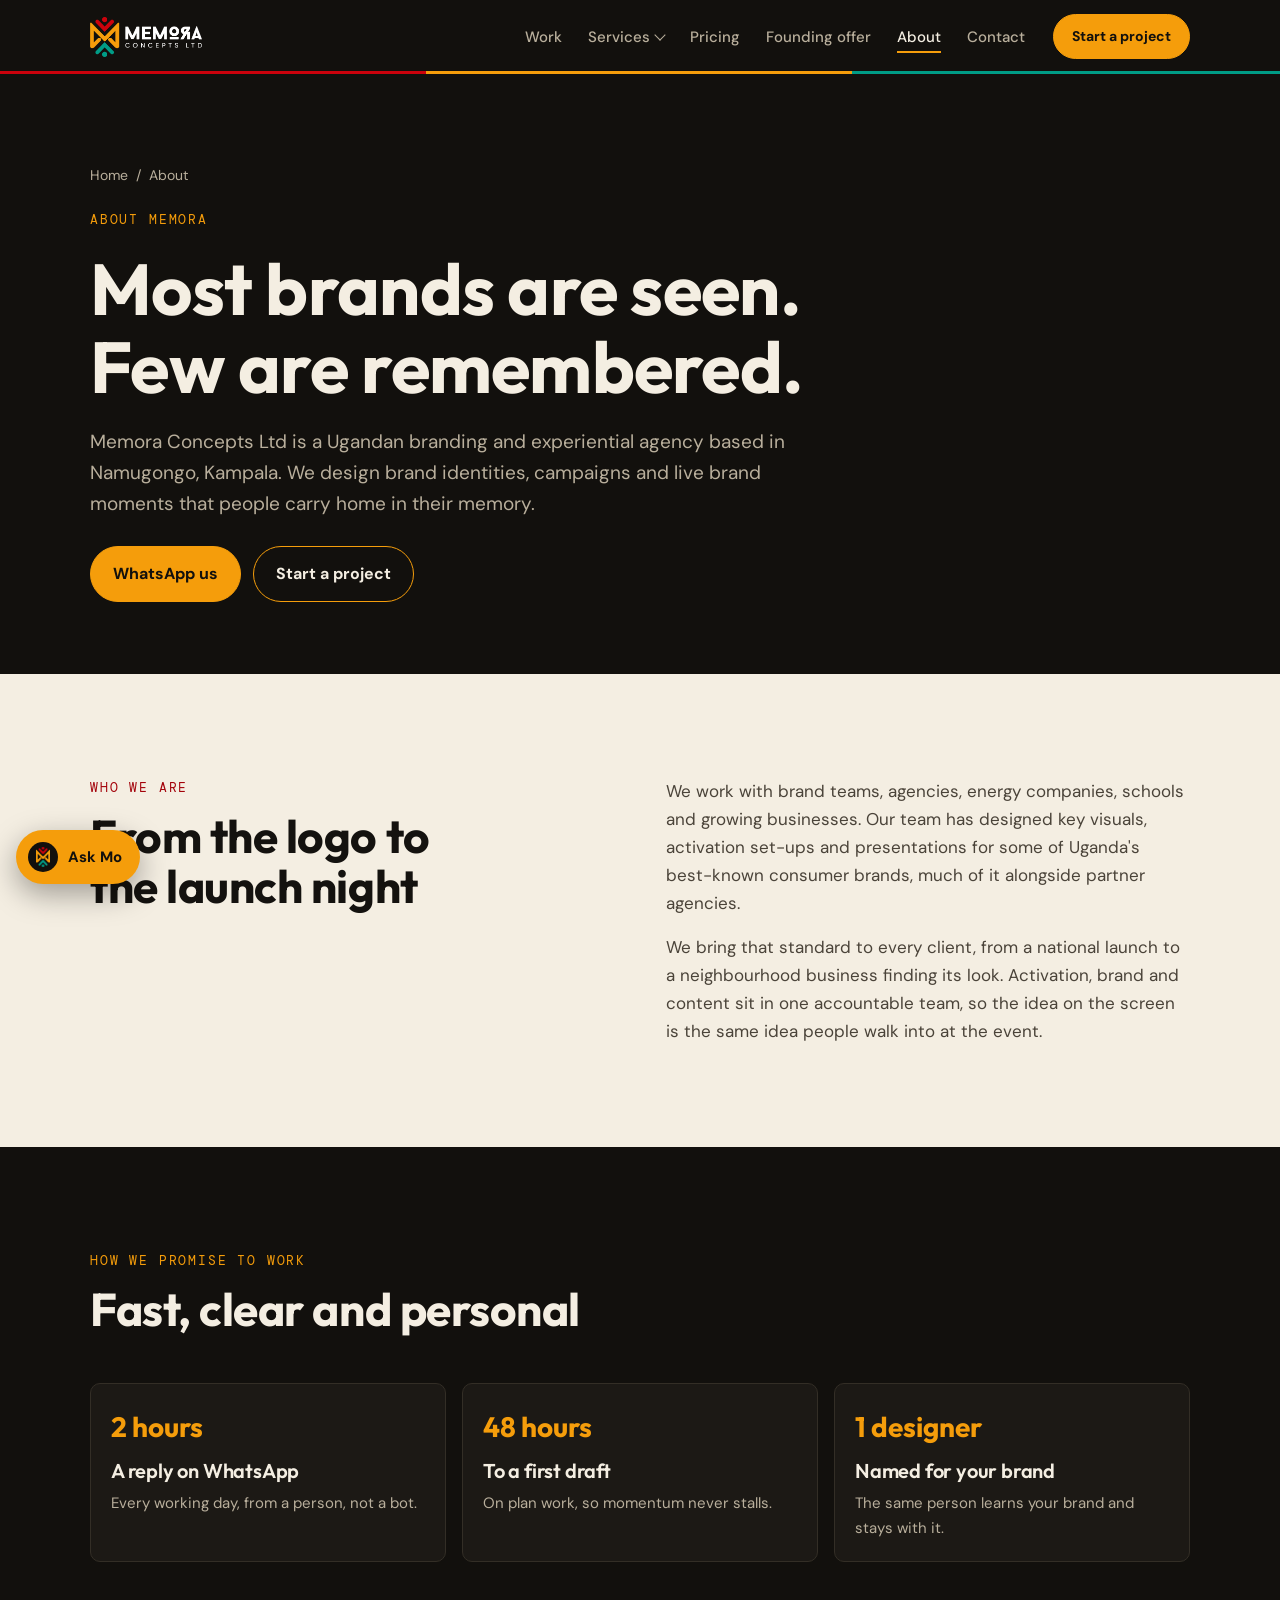
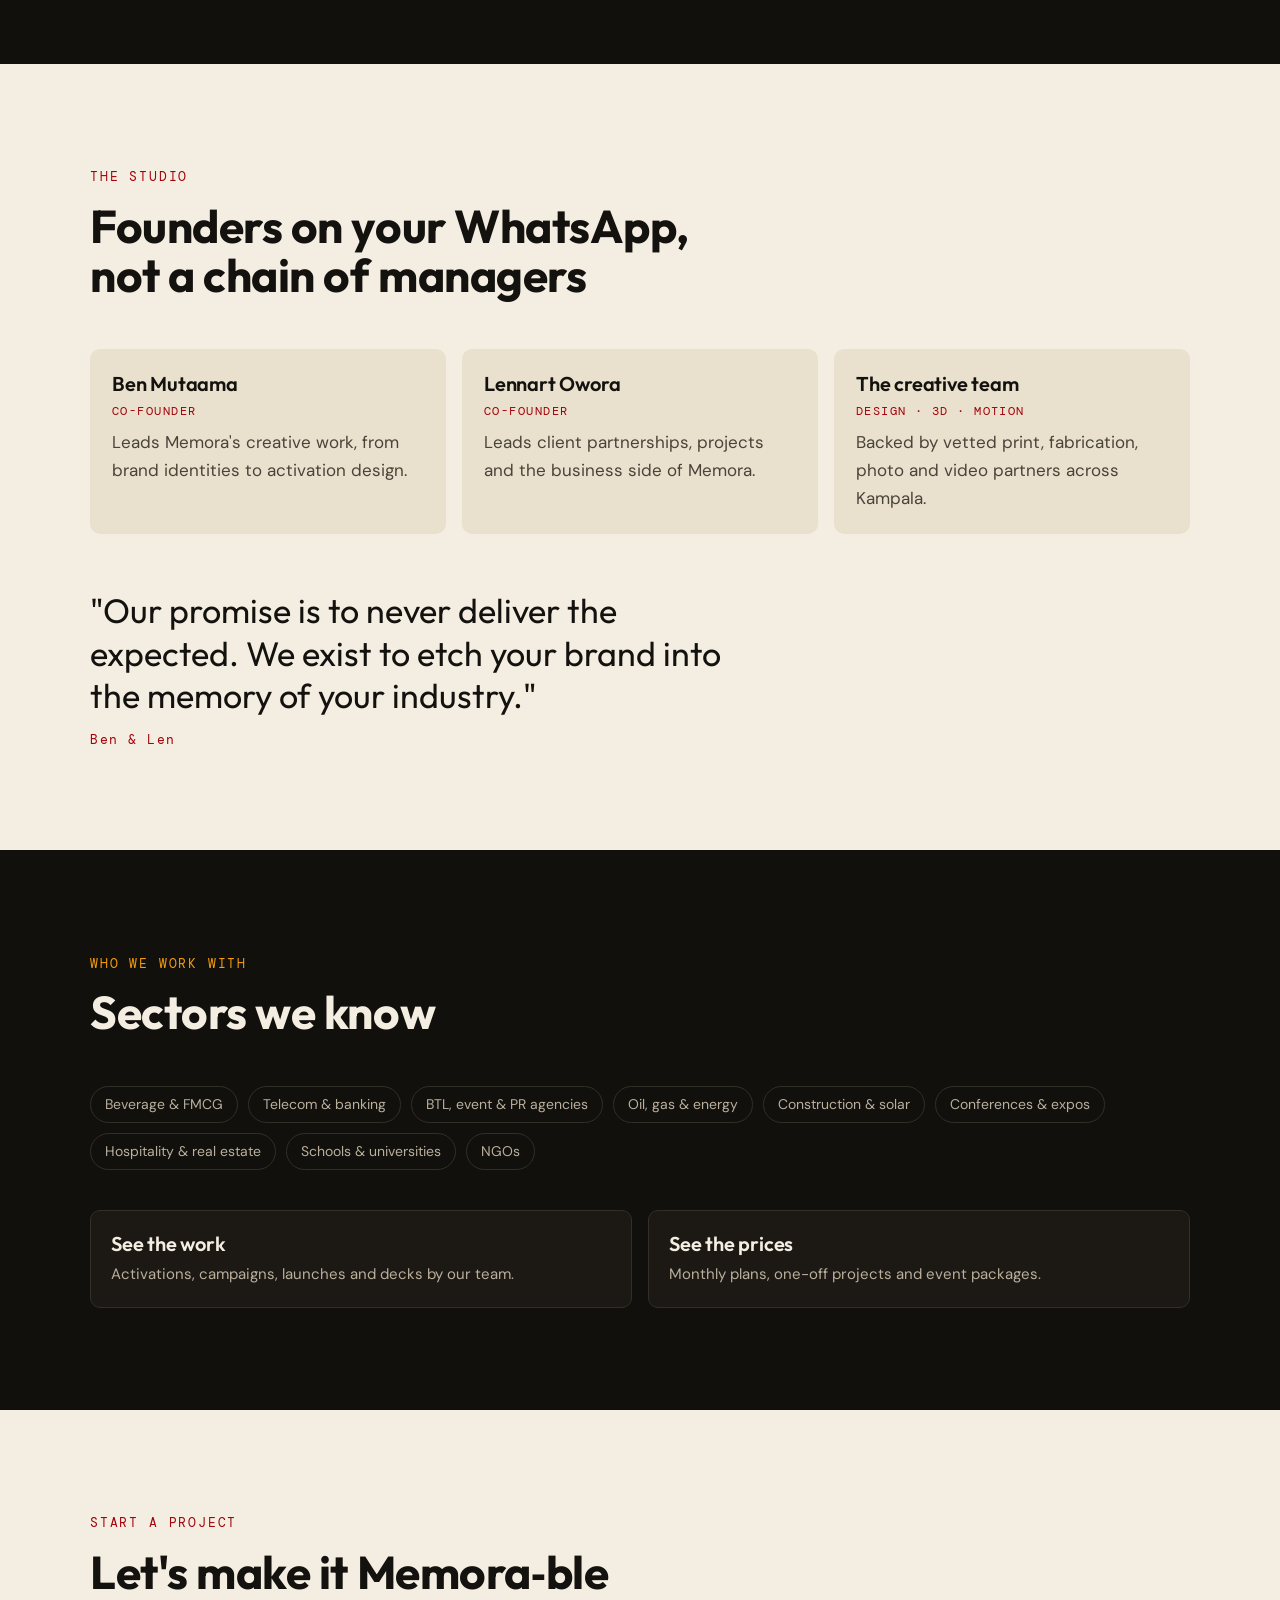
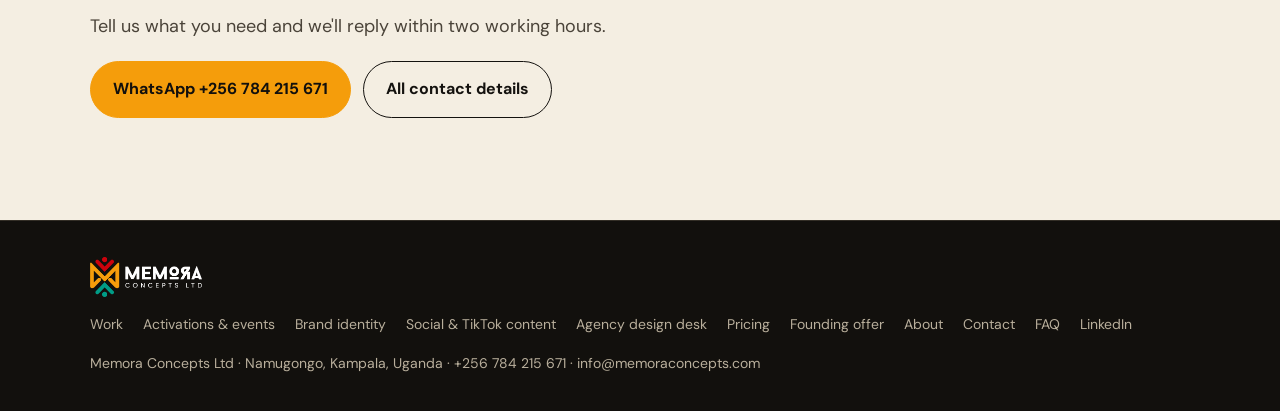
==== commit ce11c7e3: "Contact form sends by email or WhatsApp; Mo on every page, sending leads to the team inbox - Contact" ====
--- a/about/index.html
+++ b/about/index.html
@@ -22,10 +22,11 @@
 <link rel="preconnect" href="https://fonts.googleapis.com">
 <link rel="preconnect" href="https://fonts.gstatic.com" crossorigin>
 <link rel="stylesheet" href="https://fonts.googleapis.com/css2?family=Outfit:wght@500;600;700&family=DM+Sans:opsz,wght@9..40,400;9..40,500;9..40,700&family=DM+Mono:wght@400;500&display=swap">
-<link rel="stylesheet" href="/css/page.css?v=5">
+<link rel="stylesheet" href="/css/page.css?v=6">
 <script type="application/ld+json">{"@context": "https://schema.org", "@type": "AboutPage", "url": "https://memoraconcepts.com/about/", "name": "About Memora", "mainEntity": {"@type": "ProfessionalService", "@id": "https://memoraconcepts.com/#org", "name": "Memora Concepts Ltd", "url": "https://memoraconcepts.com/", "alternateName": ["Memora", "Memora Concepts"], "slogan": "Built to be remembered", "address": {"@type": "PostalAddress", "addressLocality": "Namugongo, Kampala", "addressCountry": "UG"}, "founder": [{"@type": "Person", "name": "Ben Mutaama"}, {"@type": "Person", "name": "Lennart Owora"}], "sameAs": ["https://www.linkedin.com/company/memora-concepts-ltd/"]}}</script>
 <script type="application/ld+json">{"@context": "https://schema.org", "@type": "BreadcrumbList", "itemListElement": [{"@type": "ListItem", "position": 1, "name": "Home", "item": "https://memoraconcepts.com/"}, {"@type": "ListItem", "position": 2, "name": "About", "item": "https://memoraconcepts.com/about/"}]}</script>
 <link rel="stylesheet" href="/css/nav.css?v=1">
+<link rel="stylesheet" href="/css/mo.css?v=1">
 </head>
 <body>
 <header class="top"><div class="wrap">
@@ -118,5 +119,6 @@
   <span>Memora Concepts Ltd · Namugongo, Kampala, Uganda · +256 784 215 671 · info@memoraconcepts.com</span>
 </div></footer>
 <script src="/js/nav.js?v=1" defer></script>
+<script src="/js/mo.js?v=1" defer></script>
 </body>
 </html>
--- a/css/page.css
+++ b/css/page.css
@@ -163,3 +163,12 @@
 .steps-paper li{background:var(--paper-2);border-color:var(--line-l)}
 .steps-paper .n{color:var(--gold-deep)!important}
 .steps-paper span:not(.n){color:var(--ink-2)}
+
+/* ---- contact form: email or WhatsApp ---- */
+.enq-2{display:grid;grid-template-columns:repeat(2,minmax(0,1fr));gap:14px}
+@media (max-width:600px){.enq-2{grid-template-columns:minmax(0,1fr)}}
+.send-row{display:flex;flex-wrap:wrap;gap:12px}
+.send-row button{cursor:pointer;font:inherit;font-weight:700}
+.send-row button:disabled{opacity:.7;cursor:default}
+.sent{background:var(--paper-2);border-left:3px solid var(--teal);border-radius:8px;padding:14px 16px;color:var(--ink)}
+.sent a{color:var(--gold-deep);font-weight:700}
--- a/css/mo.css
+++ b/css/mo.css
@@ -0,0 +1,27 @@
+/* Mo, the Memora chat assistant. Loaded on every page by /js/mo.js. */
+.mo-fab{position:fixed;left:max(16px,env(safe-area-inset-left,0px));bottom:calc(16px + env(safe-area-inset-bottom,0px));z-index:40;display:flex;align-items:center;gap:10px;background:var(--gold);color:var(--stage);border:none;border-radius:999px;padding:12px 18px 12px 12px;font:700 15px var(--body);cursor:pointer;box-shadow:0 10px 30px rgba(0,0,0,.35)}
+.mo-fab .dot{width:30px;height:30px;border-radius:50%;background:var(--stage);display:grid;place-items:center}
+.mo-fab .dot img{width:20px;height:20px;object-fit:contain}
+.mo{position:fixed;left:max(16px,env(safe-area-inset-left,0px));bottom:calc(84px + env(safe-area-inset-bottom,0px));z-index:41;width:min(390px,calc(100vw - 32px));height:min(600px,calc(100vh - 120px));background:var(--stage-2);color:var(--bone);border:1px solid var(--line-d);border-radius:16px;display:flex;flex-direction:column;overflow:hidden;box-shadow:0 20px 60px rgba(0,0,0,.5)}
+.mo-head{display:flex;align-items:center;gap:12px;padding:14px 16px;border-bottom:1px solid var(--line-d);background:var(--stage)}
+.mo-head b{font-family:var(--display);font-size:17px;display:block}
+.mo-head span{font-size:12px;color:var(--bone-2)}
+.mo-head .x{margin-left:auto;background:none;border:1px solid var(--line-d);color:var(--bone);border-radius:999px;padding:4px 12px;font:600 13px var(--body);cursor:pointer}
+.mo-log{flex:1;overflow-y:auto;padding:16px;display:flex;flex-direction:column;gap:10px}
+.msg{max-width:86%;padding:10px 14px;border-radius:14px;font-size:15px;line-height:1.5;white-space:pre-wrap;overflow-wrap:anywhere}
+.msg.bot{background:var(--stage);border:1px solid var(--line-d);align-self:flex-start;border-bottom-left-radius:4px}
+.msg.me{background:var(--gold);color:var(--stage);align-self:flex-end;border-bottom-right-radius:4px}
+.msg a{color:var(--gold)}
+.mo-chips{display:flex;flex-wrap:wrap;gap:8px;padding:0 16px 10px}
+.mo-chips button{background:transparent;border:1px solid var(--line-d);color:var(--bone);border-radius:999px;padding:7px 12px;font:500 13px var(--body);cursor:pointer}
+.mo-chips button:hover{border-color:var(--gold)}
+.mo-form{display:flex;gap:8px;padding:12px;border-top:1px solid var(--line-d);background:var(--stage)}
+.mo-form input{flex:1;min-width:0;background:var(--stage-2);color:var(--bone);border:1px solid var(--line-d);border-radius:999px;padding:11px 14px;font:15px var(--body);color-scheme:dark}
+.mo-form button{background:var(--gold);color:var(--stage);border:none;border-radius:999px;padding:0 16px;font:700 14px var(--body);cursor:pointer}
+.mo-foot{font-size:11px;color:var(--bone-2);padding:0 16px 10px}
+.mo-head img{width:30px;height:30px;object-fit:contain}
+.msg .acts{display:flex;flex-wrap:wrap;gap:8px;margin-top:10px}
+.msg .acts a{display:inline-block;text-decoration:none;font-weight:700;font-size:14px;padding:8px 14px;border-radius:999px;border:1.5px solid var(--gold);color:var(--bone)}
+.msg .acts a.wa{background:var(--gold);color:var(--stage)}
+.msg.me .acts a{color:var(--stage)}
+@media (max-width:600px){.mo-fab{padding:10px 14px 10px 10px;font-size:14px}}
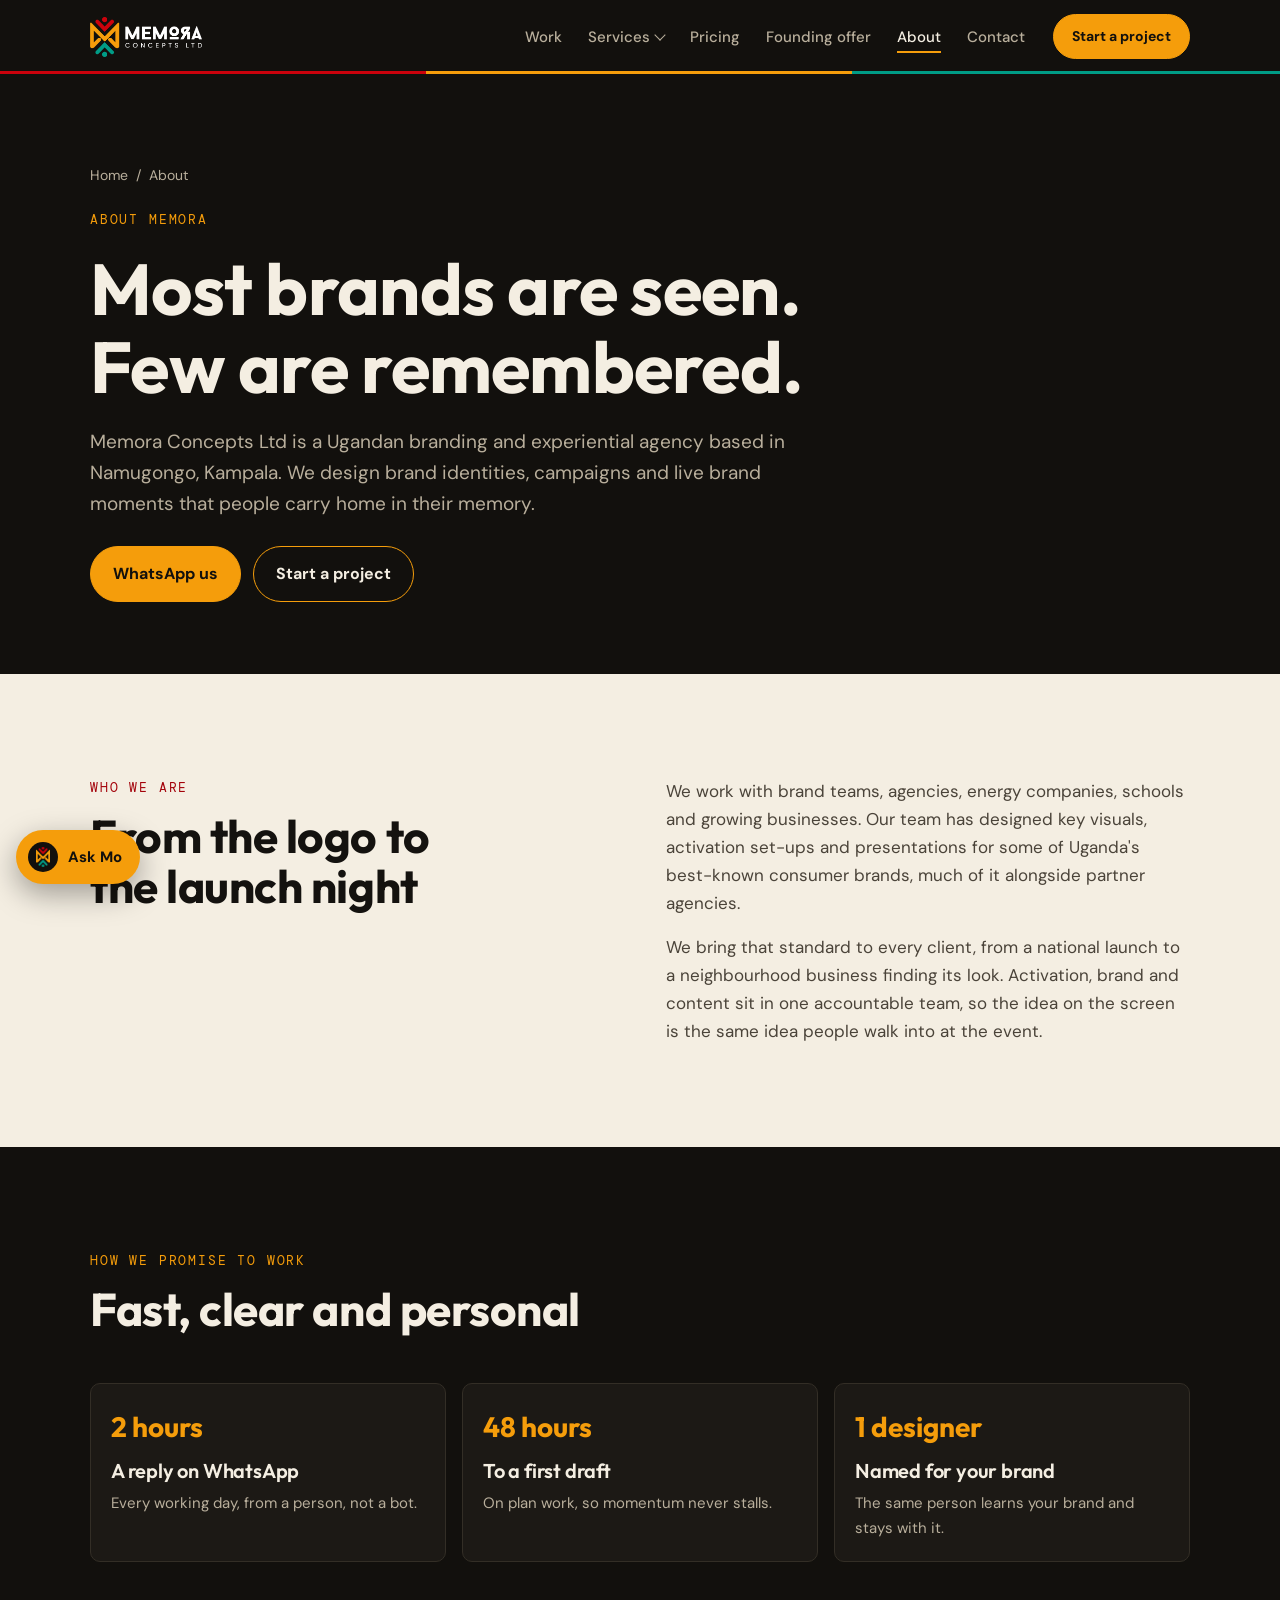
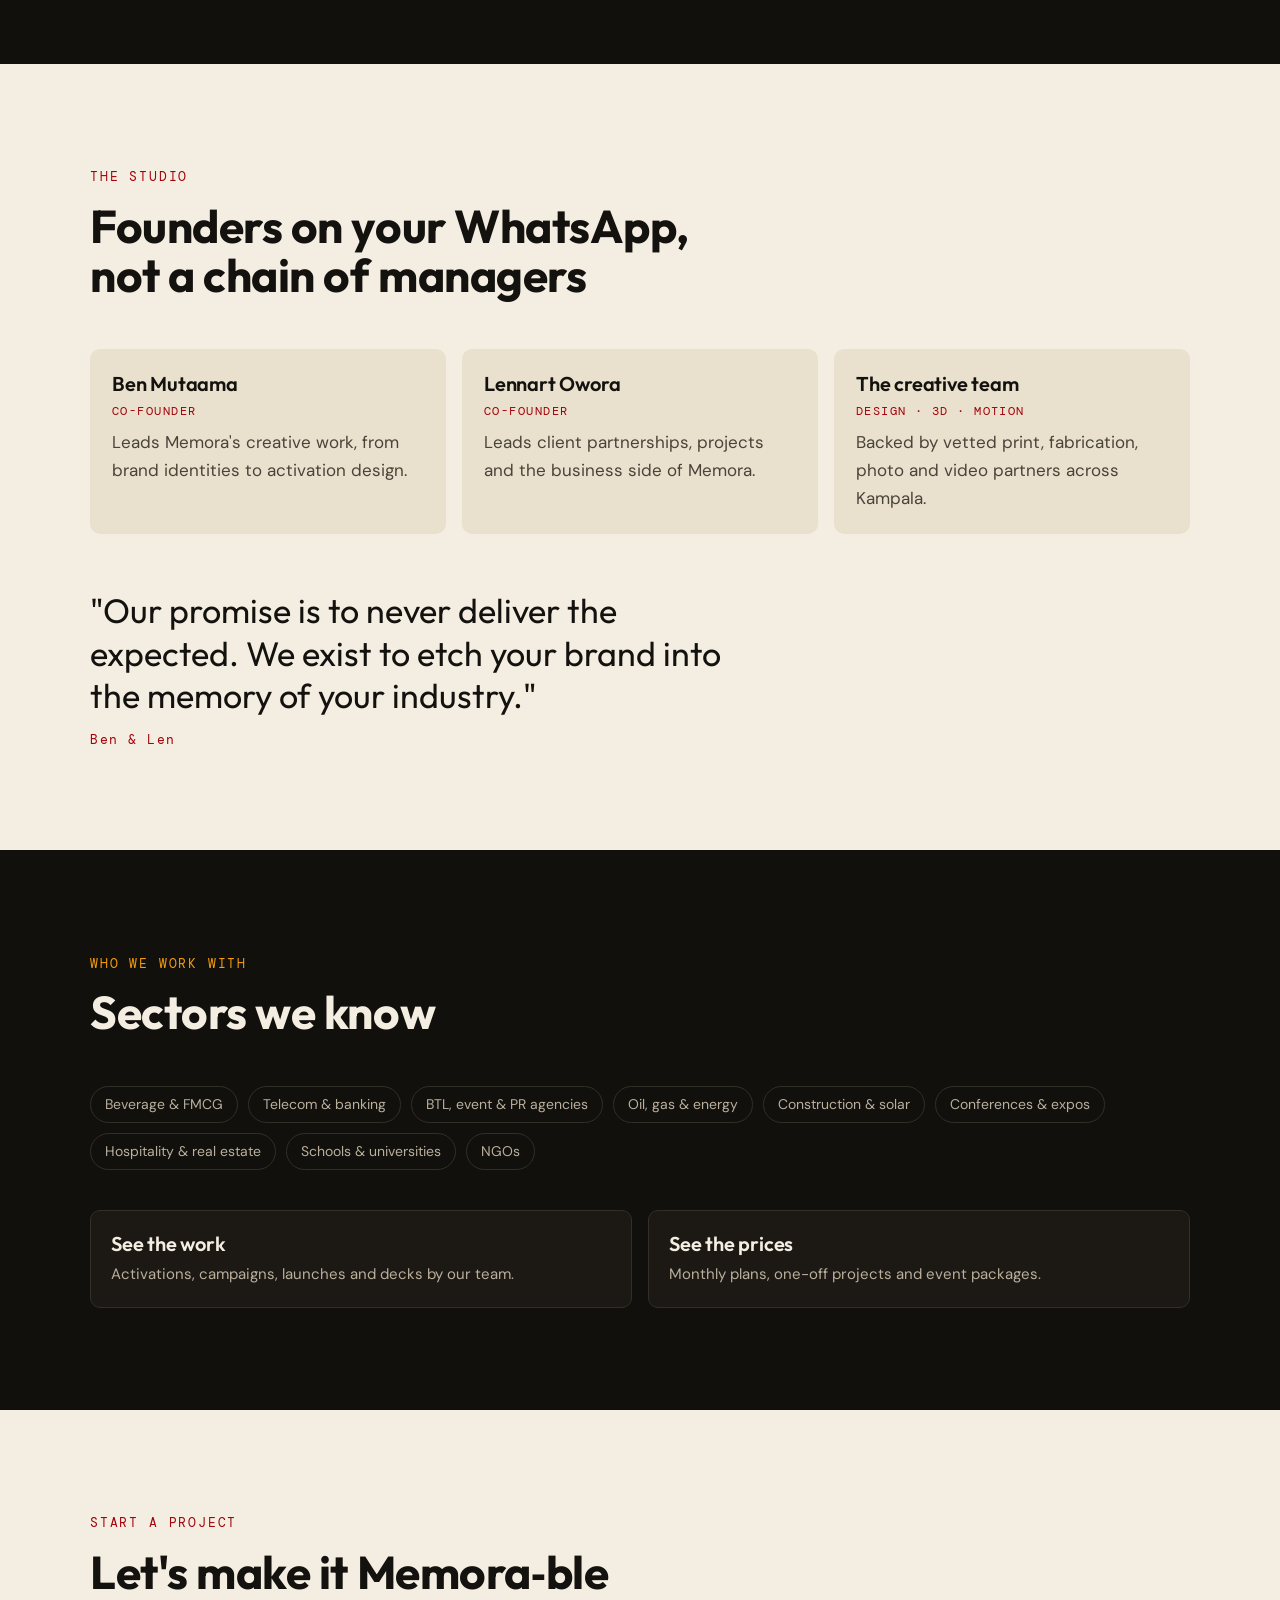
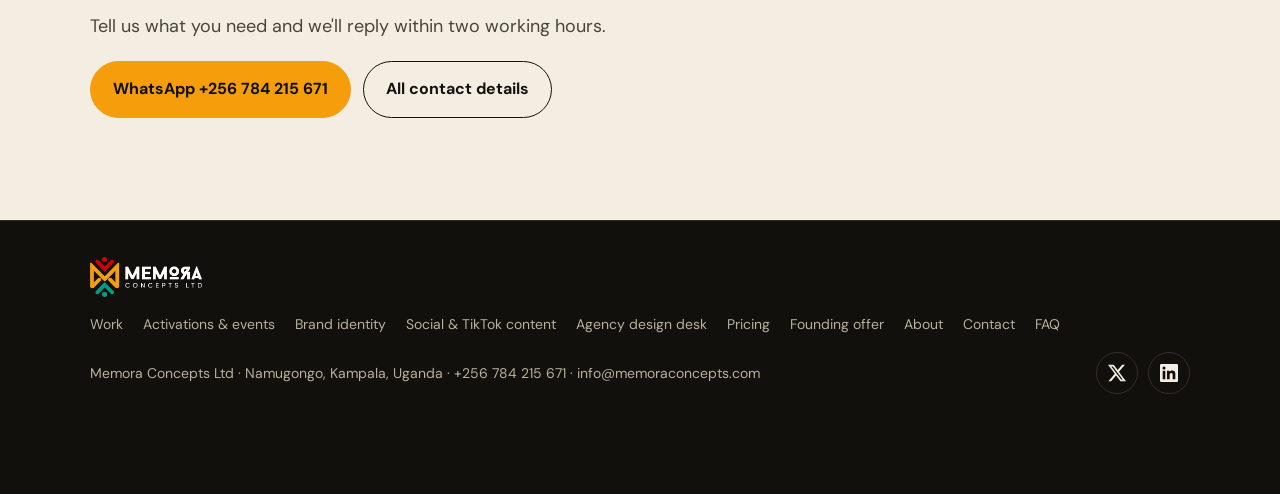
==== commit e0b22ed1: "Add X profile and X/LinkedIn icons across the site Co-Authored-By: Claude Opus 5.5 <noreply@anthropi" ====
--- a/about/index.html
+++ b/about/index.html
@@ -23,9 +23,9 @@
 <link rel="preconnect" href="https://fonts.gstatic.com" crossorigin>
 <link rel="stylesheet" href="https://fonts.googleapis.com/css2?family=Outfit:wght@500;600;700&family=DM+Sans:opsz,wght@9..40,400;9..40,500;9..40,700&family=DM+Mono:wght@400;500&display=swap">
 <link rel="stylesheet" href="/css/page.css?v=6">
-<script type="application/ld+json">{"@context": "https://schema.org", "@type": "AboutPage", "url": "https://memoraconcepts.com/about/", "name": "About Memora", "mainEntity": {"@type": "ProfessionalService", "@id": "https://memoraconcepts.com/#org", "name": "Memora Concepts Ltd", "url": "https://memoraconcepts.com/", "alternateName": ["Memora", "Memora Concepts"], "slogan": "Built to be remembered", "address": {"@type": "PostalAddress", "addressLocality": "Namugongo, Kampala", "addressCountry": "UG"}, "founder": [{"@type": "Person", "name": "Ben Mutaama"}, {"@type": "Person", "name": "Lennart Owora"}], "sameAs": ["https://www.linkedin.com/company/memora-concepts-ltd/"]}}</script>
+<script type="application/ld+json">{"@context": "https://schema.org", "@type": "AboutPage", "url": "https://memoraconcepts.com/about/", "name": "About Memora", "mainEntity": {"@type": "ProfessionalService", "@id": "https://memoraconcepts.com/#org", "name": "Memora Concepts Ltd", "url": "https://memoraconcepts.com/", "alternateName": ["Memora", "Memora Concepts"], "slogan": "Built to be remembered", "address": {"@type": "PostalAddress", "addressLocality": "Namugongo, Kampala", "addressCountry": "UG"}, "founder": [{"@type": "Person", "name": "Ben Mutaama"}, {"@type": "Person", "name": "Lennart Owora"}], "sameAs": ["https://www.linkedin.com/company/memora-concepts-ltd/", "https://x.com/memoraug"]}}</script>
 <script type="application/ld+json">{"@context": "https://schema.org", "@type": "BreadcrumbList", "itemListElement": [{"@type": "ListItem", "position": 1, "name": "Home", "item": "https://memoraconcepts.com/"}, {"@type": "ListItem", "position": 2, "name": "About", "item": "https://memoraconcepts.com/about/"}]}</script>
-<link rel="stylesheet" href="/css/nav.css?v=1">
+<link rel="stylesheet" href="/css/nav.css?v=3">
 <link rel="stylesheet" href="/css/mo.css?v=1">
 </head>
 <body>
@@ -115,7 +115,8 @@
 </main>
 <footer><div class="wrap">
   <a href="/"><img src="/img/logo_colour.png" alt="Memora Concepts Ltd" width="884" height="315"></a>
-  <nav aria-label="Site"><a href="/work/">Work</a><a href="/activations/">Activations &amp; events</a><a href="/branding/">Brand identity</a><a href="/content/">Social &amp; TikTok content</a><a href="/agency-design-desk/">Agency design desk</a><a href="/pricing/">Pricing</a><a href="/founding-offer/">Founding offer</a><a href="/about/">About</a><a href="/contact/">Contact</a><a href="/#faq">FAQ</a><a href="https://www.linkedin.com/company/memora-concepts-ltd/" target="_blank" rel="noopener">LinkedIn</a></nav>
+  <nav aria-label="Site"><a href="/work/">Work</a><a href="/activations/">Activations &amp; events</a><a href="/branding/">Brand identity</a><a href="/content/">Social &amp; TikTok content</a><a href="/agency-design-desk/">Agency design desk</a><a href="/pricing/">Pricing</a><a href="/founding-offer/">Founding offer</a><a href="/about/">About</a><a href="/contact/">Contact</a><a href="/#faq">FAQ</a></nav>
+  <div class="social"><a href="https://x.com/memoraug" target="_blank" rel="noopener" aria-label="Memora on X" title="Memora on X"><svg viewBox="0 0 24 24" width="18" height="18" aria-hidden="true" focusable="false"><path fill="currentColor" d="M18.901 1.153h3.68l-8.04 9.19L24 22.846h-7.406l-5.8-7.584-6.638 7.584H.474l8.6-9.83L0 1.154h7.594l5.243 6.932ZM17.61 20.644h2.039L6.486 3.24H4.298Z"/></svg></a><a href="https://www.linkedin.com/company/memora-concepts-ltd/" target="_blank" rel="noopener" aria-label="Memora on LinkedIn" title="Memora on LinkedIn"><svg viewBox="0 0 24 24" width="18" height="18" aria-hidden="true" focusable="false"><path fill="currentColor" d="M20.447 20.452h-3.554v-5.569c0-1.328-.027-3.037-1.852-3.037-1.853 0-2.136 1.445-2.136 2.939v5.667H9.351V9h3.414v1.561h.046c.477-.937 1.637-1.85 3.37-1.85 3.601 0 4.267 2.37 4.267 4.455v6.286zM5.337 7.433a2.064 2.064 0 1 1 0-4.128 2.064 2.064 0 0 1 0 4.128zm1.782 13.019H3.555V9h3.564v11.452zM22.225 0H1.771C.792 0 0 .774 0 1.729v20.542C0 23.227.792 24 1.771 24h20.451C23.2 24 24 23.227 24 22.271V1.729C24 .774 23.2 0 22.222 0h.003z"/></svg></a></div>
   <span>Memora Concepts Ltd · Namugongo, Kampala, Uganda · +256 784 215 671 · info@memoraconcepts.com</span>
 </div></footer>
 <script src="/js/nav.js?v=1" defer></script>
--- a/css/nav.css
+++ b/css/nav.css
@@ -50,3 +50,17 @@
   html:not(.js) .top .wrap{flex-wrap:wrap}
 }
 @media (max-width:360px){.top-cta{display:none}}
+
+/* Social icons (X, LinkedIn): footer, contact cards and contact bands */
+.social{display:flex;gap:10px;align-items:center}
+.social a{width:42px;height:42px;border-radius:50%;display:grid;place-items:center;border:1px solid var(--line-d);color:var(--bone);text-decoration:none;transition:background .2s,color .2s,border-color .2s}
+.social a:hover,.social a:focus-visible{background:var(--gold);border-color:var(--gold);color:var(--stage)}
+.social svg{display:block}
+.social-card{margin-top:8px}
+.social-card a{border-color:var(--gold);color:var(--gold)}
+.social-paper a{border-color:var(--ink);color:var(--ink)}
+.social-paper a:hover,.social-paper a:focus-visible{background:var(--ink);border-color:var(--ink);color:var(--paper)}
+.contact-band dd .social{margin-top:2px}
+/* keep the footer clear of the floating "Ask Mo" button */
+footer{padding-bottom:calc(100px + env(safe-area-inset-bottom,0px))!important}
+footer .social{order:3}
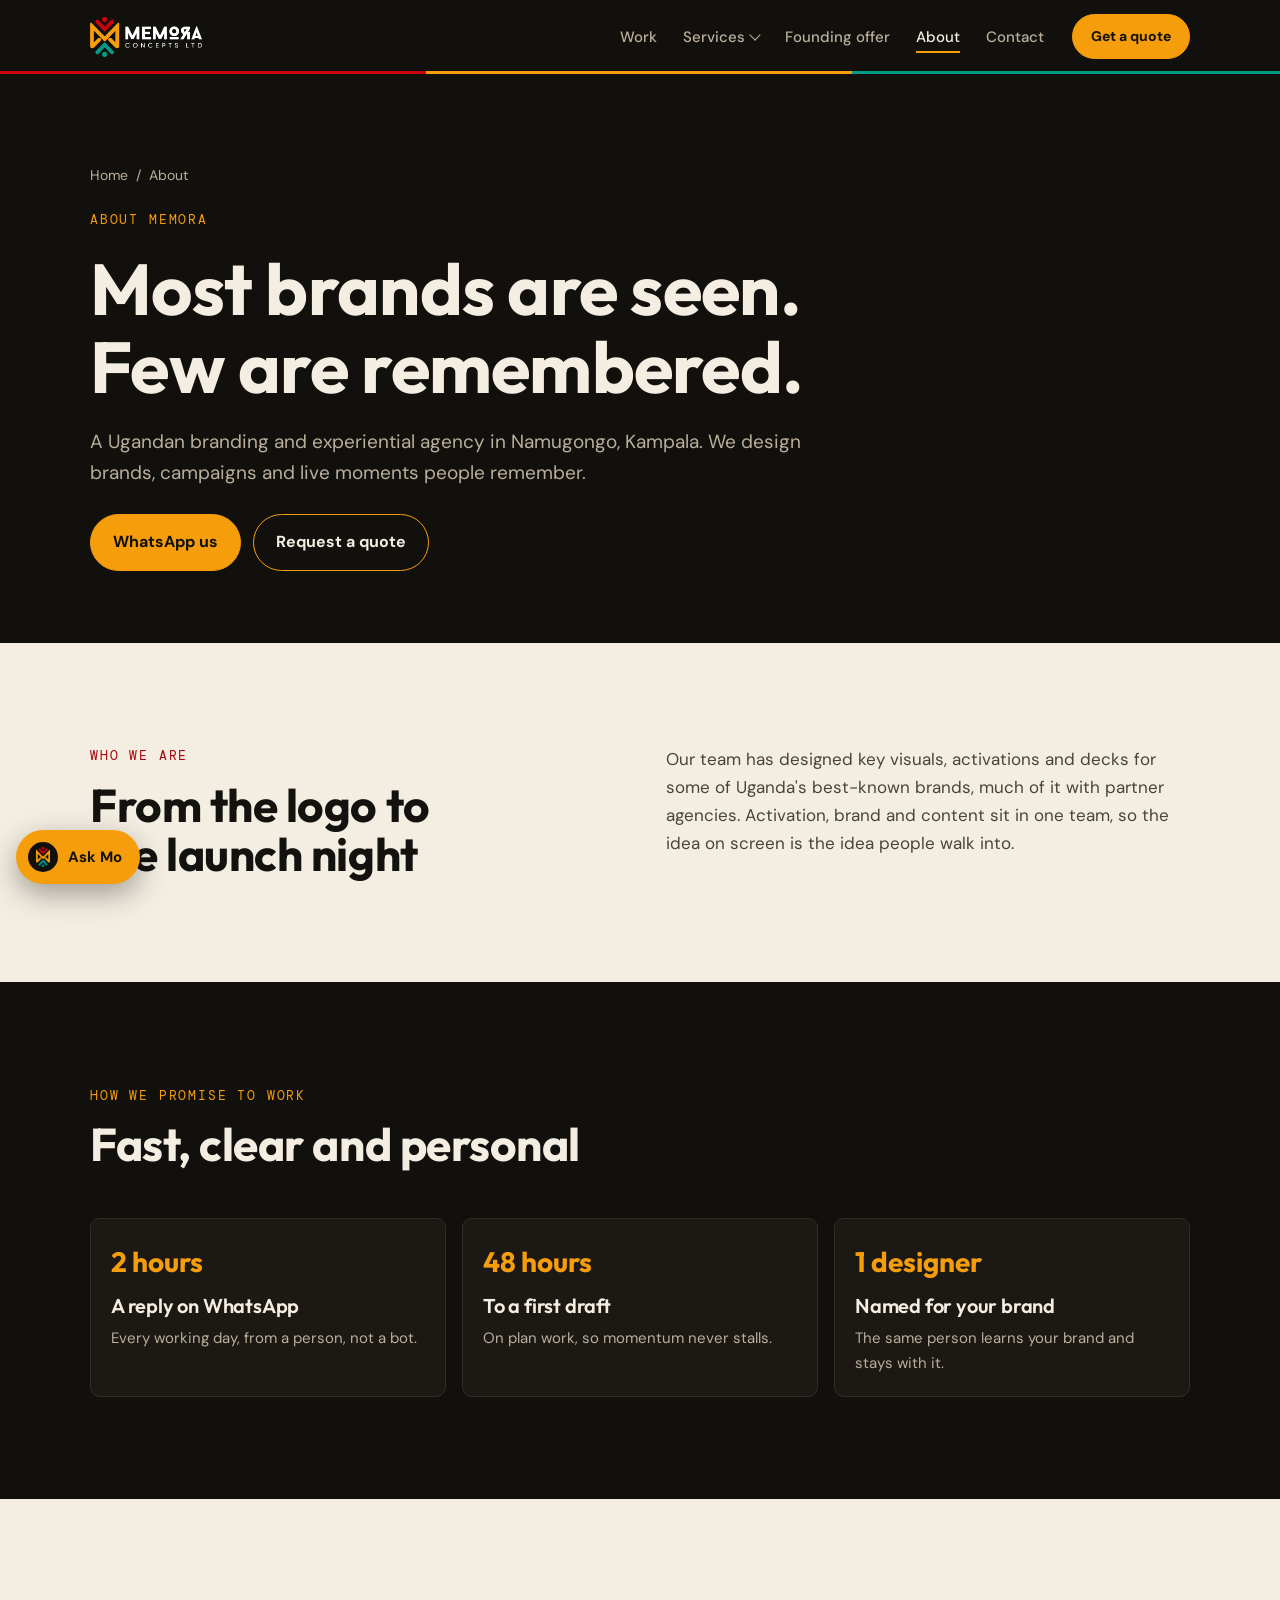
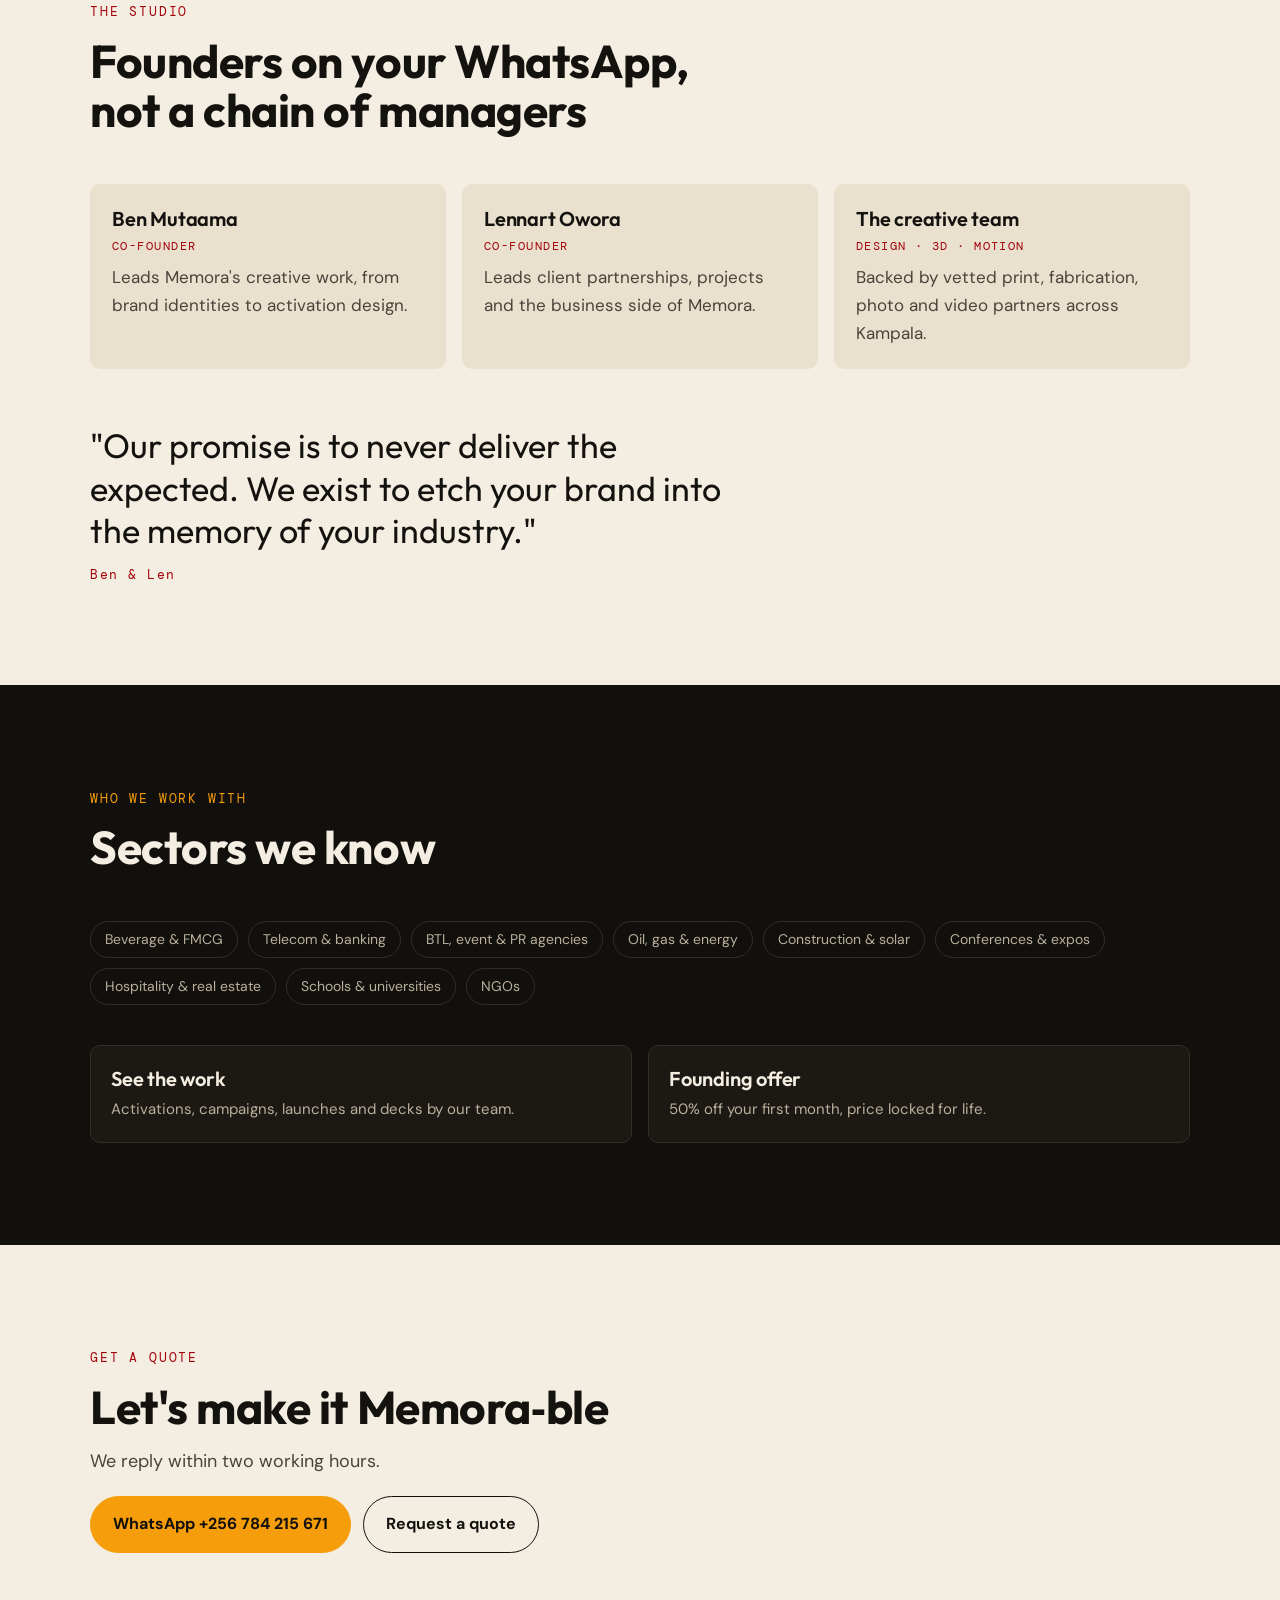
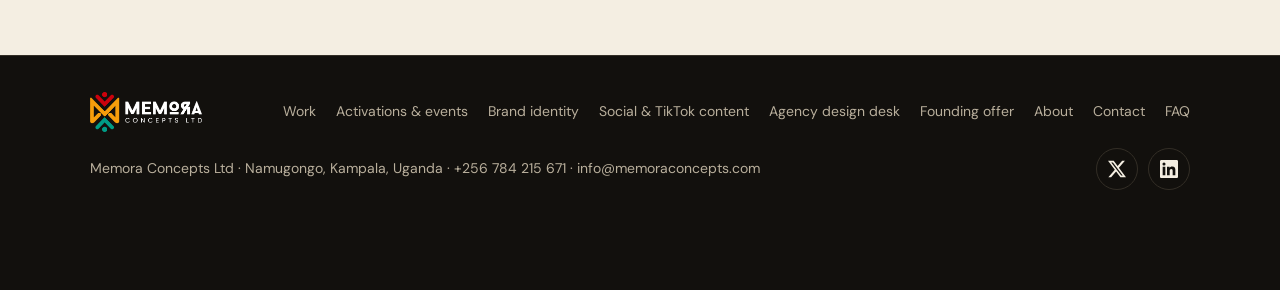
==== commit bf2dc3c9: "Remove prices, retire /pricing/, cut copy by about half - All rates removed from pages, FAQs, struct" ====
--- a/about/index.html
+++ b/about/index.html
@@ -22,10 +22,10 @@
 <link rel="preconnect" href="https://fonts.googleapis.com">
 <link rel="preconnect" href="https://fonts.gstatic.com" crossorigin>
 <link rel="stylesheet" href="https://fonts.googleapis.com/css2?family=Outfit:wght@500;600;700&family=DM+Sans:opsz,wght@9..40,400;9..40,500;9..40,700&family=DM+Mono:wght@400;500&display=swap">
-<link rel="stylesheet" href="/css/page.css?v=6">
+<link rel="stylesheet" href="/css/page.css?v=7">
 <script type="application/ld+json">{"@context": "https://schema.org", "@type": "AboutPage", "url": "https://memoraconcepts.com/about/", "name": "About Memora", "mainEntity": {"@type": "ProfessionalService", "@id": "https://memoraconcepts.com/#org", "name": "Memora Concepts Ltd", "url": "https://memoraconcepts.com/", "alternateName": ["Memora", "Memora Concepts"], "slogan": "Built to be remembered", "address": {"@type": "PostalAddress", "addressLocality": "Namugongo, Kampala", "addressCountry": "UG"}, "founder": [{"@type": "Person", "name": "Ben Mutaama"}, {"@type": "Person", "name": "Lennart Owora"}], "sameAs": ["https://www.linkedin.com/company/memora-concepts-ltd/", "https://x.com/memoraug"]}}</script>
 <script type="application/ld+json">{"@context": "https://schema.org", "@type": "BreadcrumbList", "itemListElement": [{"@type": "ListItem", "position": 1, "name": "Home", "item": "https://memoraconcepts.com/"}, {"@type": "ListItem", "position": 2, "name": "About", "item": "https://memoraconcepts.com/about/"}]}</script>
-<link rel="stylesheet" href="/css/nav.css?v=3">
+<link rel="stylesheet" href="/css/nav.css?v=4">
 <link rel="stylesheet" href="/css/mo.css?v=1">
 </head>
 <body>
@@ -42,12 +42,11 @@
         <a href="/agency-design-desk/"><b>Agency design desk</b><span>Design support under your agency&#x27;s name</span></a>
       </div>
     </div>
-    <a href="/pricing/">Pricing</a>
     <a href="/founding-offer/">Founding offer</a>
     <a href="/about/" aria-current="page">About</a>
     <a href="/contact/">Contact</a>
   </nav>
-  <a class="btn btn-gold top-cta" href="/contact/">Start a project</a>
+  <a class="btn btn-gold top-cta" href="/contact/">Get a quote</a>
   <button class="menu-btn" type="button" aria-expanded="false" aria-controls="site-nav">Menu</button>
 </div></header>
 <main>
@@ -57,18 +56,15 @@
       <div class="hero-copy">
         <p class="eyebrow">About Memora</p>
         <h1>Most brands are seen. Few are remembered.</h1>
-        <p class="sub">Memora Concepts Ltd is a Ugandan branding and experiential agency based in Namugongo, Kampala. We design brand identities, campaigns and live brand moments that people carry home in their memory.</p>
-        <div class="cta-row"><a class="btn btn-gold" href="https://wa.me/256784215671">WhatsApp us</a><a class="btn btn-ghost" href="/contact/">Start a project</a></div>
+        <p class="sub">A Ugandan branding and experiential agency in Namugongo, Kampala. We design brands, campaigns and live moments people remember.</p>
+        <div class="cta-row"><a class="btn btn-gold" href="https://wa.me/256784215671">WhatsApp us</a><a class="btn btn-ghost" href="/contact/">Request a quote</a></div>
       </div>
     </div>
   </section>
   <section class="paper">
     <div class="wrap cols">
       <div class="sec-head" style="margin-bottom:0"><p class="eyebrow">Who we are</p><h2>From the logo to the launch night</h2></div>
-      <div class="prose">
-        <p>We work with brand teams, agencies, energy companies, schools and growing businesses. Our team has designed key visuals, activation set-ups and presentations for some of Uganda's best-known consumer brands, much of it alongside partner agencies.</p>
-        <p>We bring that standard to every client, from a national launch to a neighbourhood business finding its look. Activation, brand and content sit in one accountable team, so the idea on the screen is the same idea people walk into at the event.</p>
-      </div>
+      <div class="prose"><p>Our team has designed key visuals, activations and decks for some of Uganda&#x27;s best-known brands, much of it with partner agencies. Activation, brand and content sit in one team, so the idea on screen is the idea people walk into.</p></div>
     </div>
   </section>
   <section>
@@ -98,28 +94,28 @@
       <div class="tags tags-dark"><span>Beverage &amp; FMCG</span><span>Telecom &amp; banking</span><span>BTL, event &amp; PR agencies</span><span>Oil, gas &amp; energy</span><span>Construction &amp; solar</span><span>Conferences &amp; expos</span><span>Hospitality &amp; real estate</span><span>Schools &amp; universities</span><span>NGOs</span></div>
       <div class="related" style="margin-top:40px">
         <a href="/work/"><h3>See the work</h3><span>Activations, campaigns, launches and decks by our team.</span></a>
-        <a href="/pricing/"><h3>See the prices</h3><span>Monthly plans, one-off projects and event packages.</span></a>
+        <a href="/founding-offer/"><h3>Founding offer</h3><span>50% off your first month, price locked for life.</span></a>
       </div>
     </div>
   </section>
   <section class="paper">
     <div class="wrap contact-band">
       <div class="sec-head" style="margin-bottom:0">
-        <p class="eyebrow">Start a project</p>
+        <p class="eyebrow">Get a quote</p>
         <h2>Let's make it Memora&#8209;ble</h2>
-        <p class="lede">Tell us what you need and we&#x27;ll reply within two working hours.</p>
-        <div class="cta-row"><a class="btn btn-gold" href="https://wa.me/256784215671">WhatsApp +256 784 215 671</a><a class="btn btn-ghost" href="/contact/">All contact details</a></div>
+        <p class="lede">We reply within two working hours.</p>
+        <div class="cta-row"><a class="btn btn-gold" href="https://wa.me/256784215671">WhatsApp +256 784 215 671</a><a class="btn btn-ghost" href="/contact/">Request a quote</a></div>
       </div>
     </div>
   </section>
 </main>
 <footer><div class="wrap">
   <a href="/"><img src="/img/logo_colour.png" alt="Memora Concepts Ltd" width="884" height="315"></a>
-  <nav aria-label="Site"><a href="/work/">Work</a><a href="/activations/">Activations &amp; events</a><a href="/branding/">Brand identity</a><a href="/content/">Social &amp; TikTok content</a><a href="/agency-design-desk/">Agency design desk</a><a href="/pricing/">Pricing</a><a href="/founding-offer/">Founding offer</a><a href="/about/">About</a><a href="/contact/">Contact</a><a href="/#faq">FAQ</a></nav>
+  <nav aria-label="Site"><a href="/work/">Work</a><a href="/activations/">Activations &amp; events</a><a href="/branding/">Brand identity</a><a href="/content/">Social &amp; TikTok content</a><a href="/agency-design-desk/">Agency design desk</a><a href="/founding-offer/">Founding offer</a><a href="/about/">About</a><a href="/contact/">Contact</a><a href="/#faq">FAQ</a></nav>
   <div class="social"><a href="https://x.com/memoraug" target="_blank" rel="noopener" aria-label="Memora on X" title="Memora on X"><svg viewBox="0 0 24 24" width="18" height="18" aria-hidden="true" focusable="false"><path fill="currentColor" d="M18.901 1.153h3.68l-8.04 9.19L24 22.846h-7.406l-5.8-7.584-6.638 7.584H.474l8.6-9.83L0 1.154h7.594l5.243 6.932ZM17.61 20.644h2.039L6.486 3.24H4.298Z"/></svg></a><a href="https://www.linkedin.com/company/memora-concepts-ltd/" target="_blank" rel="noopener" aria-label="Memora on LinkedIn" title="Memora on LinkedIn"><svg viewBox="0 0 24 24" width="18" height="18" aria-hidden="true" focusable="false"><path fill="currentColor" d="M20.447 20.452h-3.554v-5.569c0-1.328-.027-3.037-1.852-3.037-1.853 0-2.136 1.445-2.136 2.939v5.667H9.351V9h3.414v1.561h.046c.477-.937 1.637-1.85 3.37-1.85 3.601 0 4.267 2.37 4.267 4.455v6.286zM5.337 7.433a2.064 2.064 0 1 1 0-4.128 2.064 2.064 0 0 1 0 4.128zm1.782 13.019H3.555V9h3.564v11.452zM22.225 0H1.771C.792 0 0 .774 0 1.729v20.542C0 23.227.792 24 1.771 24h20.451C23.2 24 24 23.227 24 22.271V1.729C24 .774 23.2 0 22.222 0h.003z"/></svg></a></div>
   <span>Memora Concepts Ltd · Namugongo, Kampala, Uganda · +256 784 215 671 · info@memoraconcepts.com</span>
 </div></footer>
 <script src="/js/nav.js?v=1" defer></script>
-<script src="/js/mo.js?v=1" defer></script>
+<script src="/js/mo.js?v=2" defer></script>
 </body>
 </html>
--- a/css/page.css
+++ b/css/page.css
@@ -172,3 +172,7 @@
 .send-row button:disabled{opacity:.7;cursor:default}
 .sent{background:var(--paper-2);border-left:3px solid var(--teal);border-radius:8px;padding:14px 16px;color:var(--ink)}
 .sent a{color:var(--gold-deep);font-weight:700}
+
+/* ---- plan cards without prices (founding offer) ---- */
+.plan-name{font-size:clamp(26px,3vw,32px)}
+.plan-mid .plan-name{color:var(--bone)}
